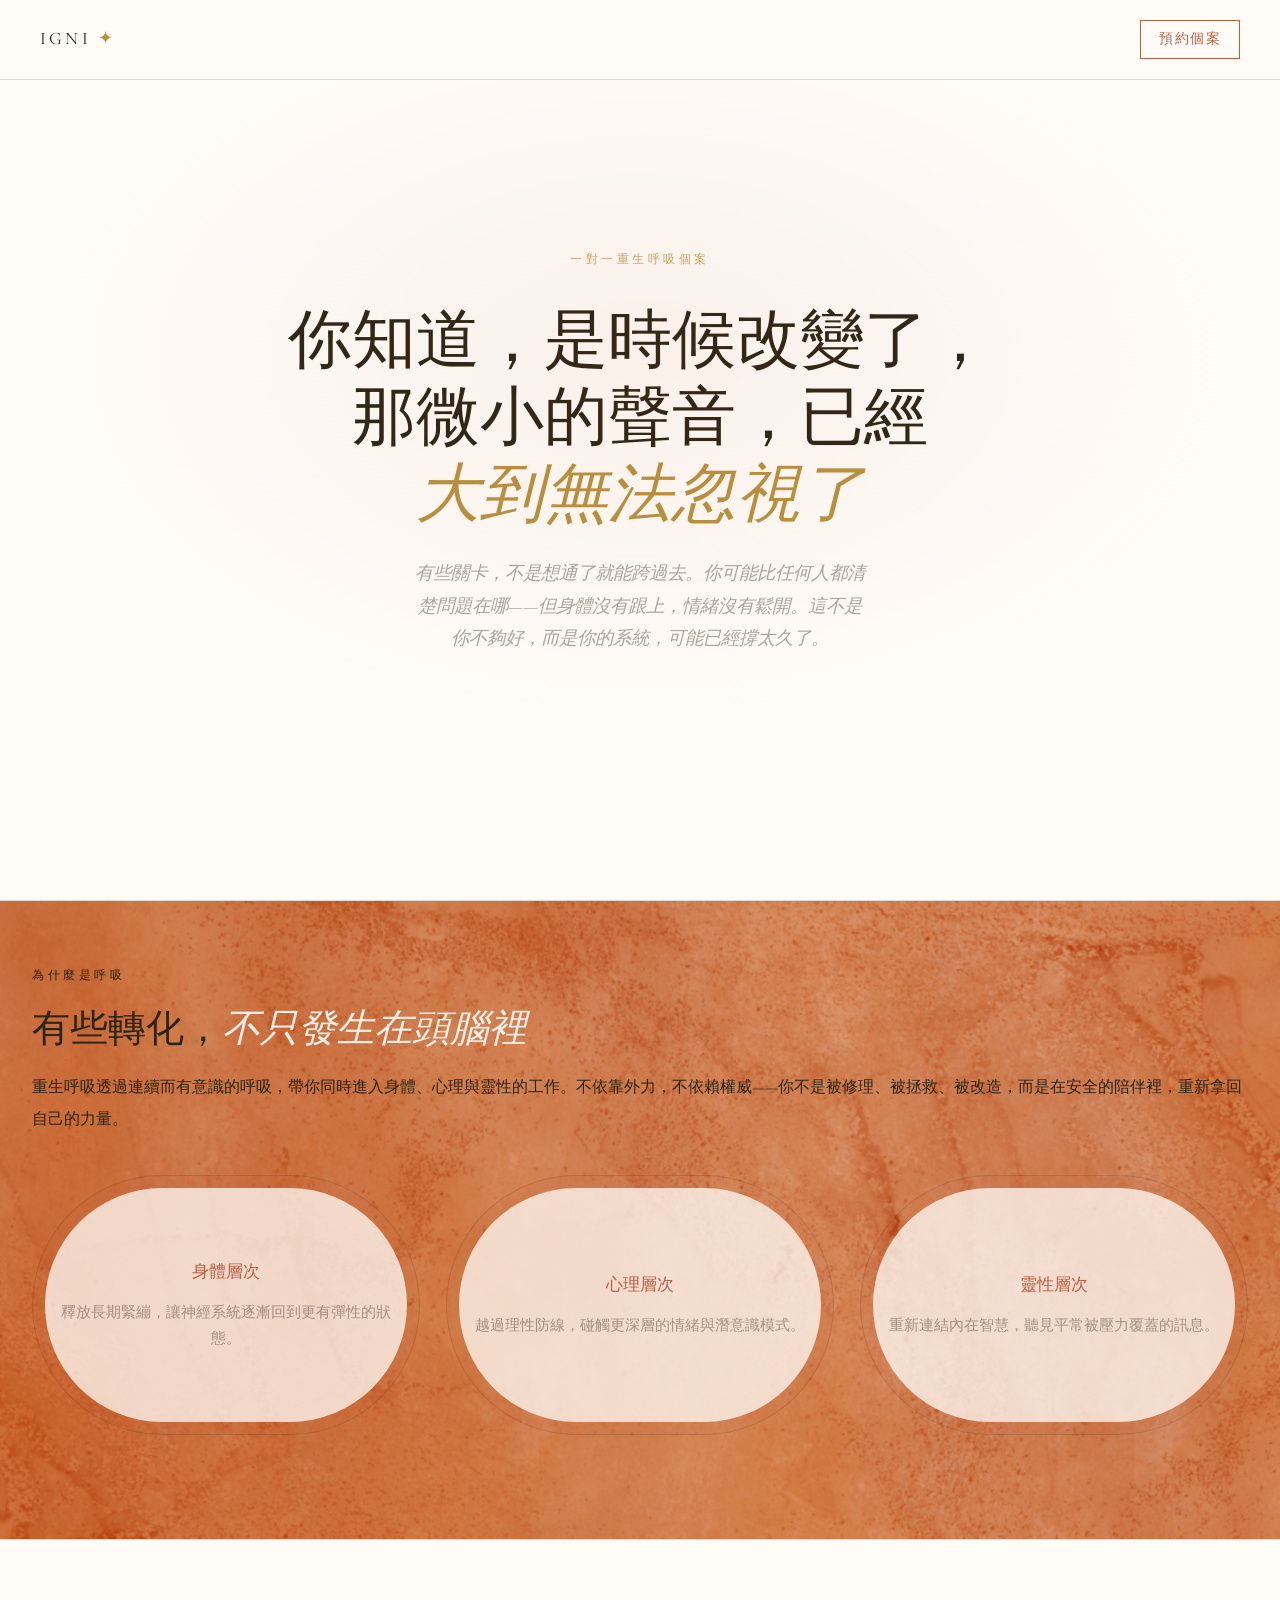
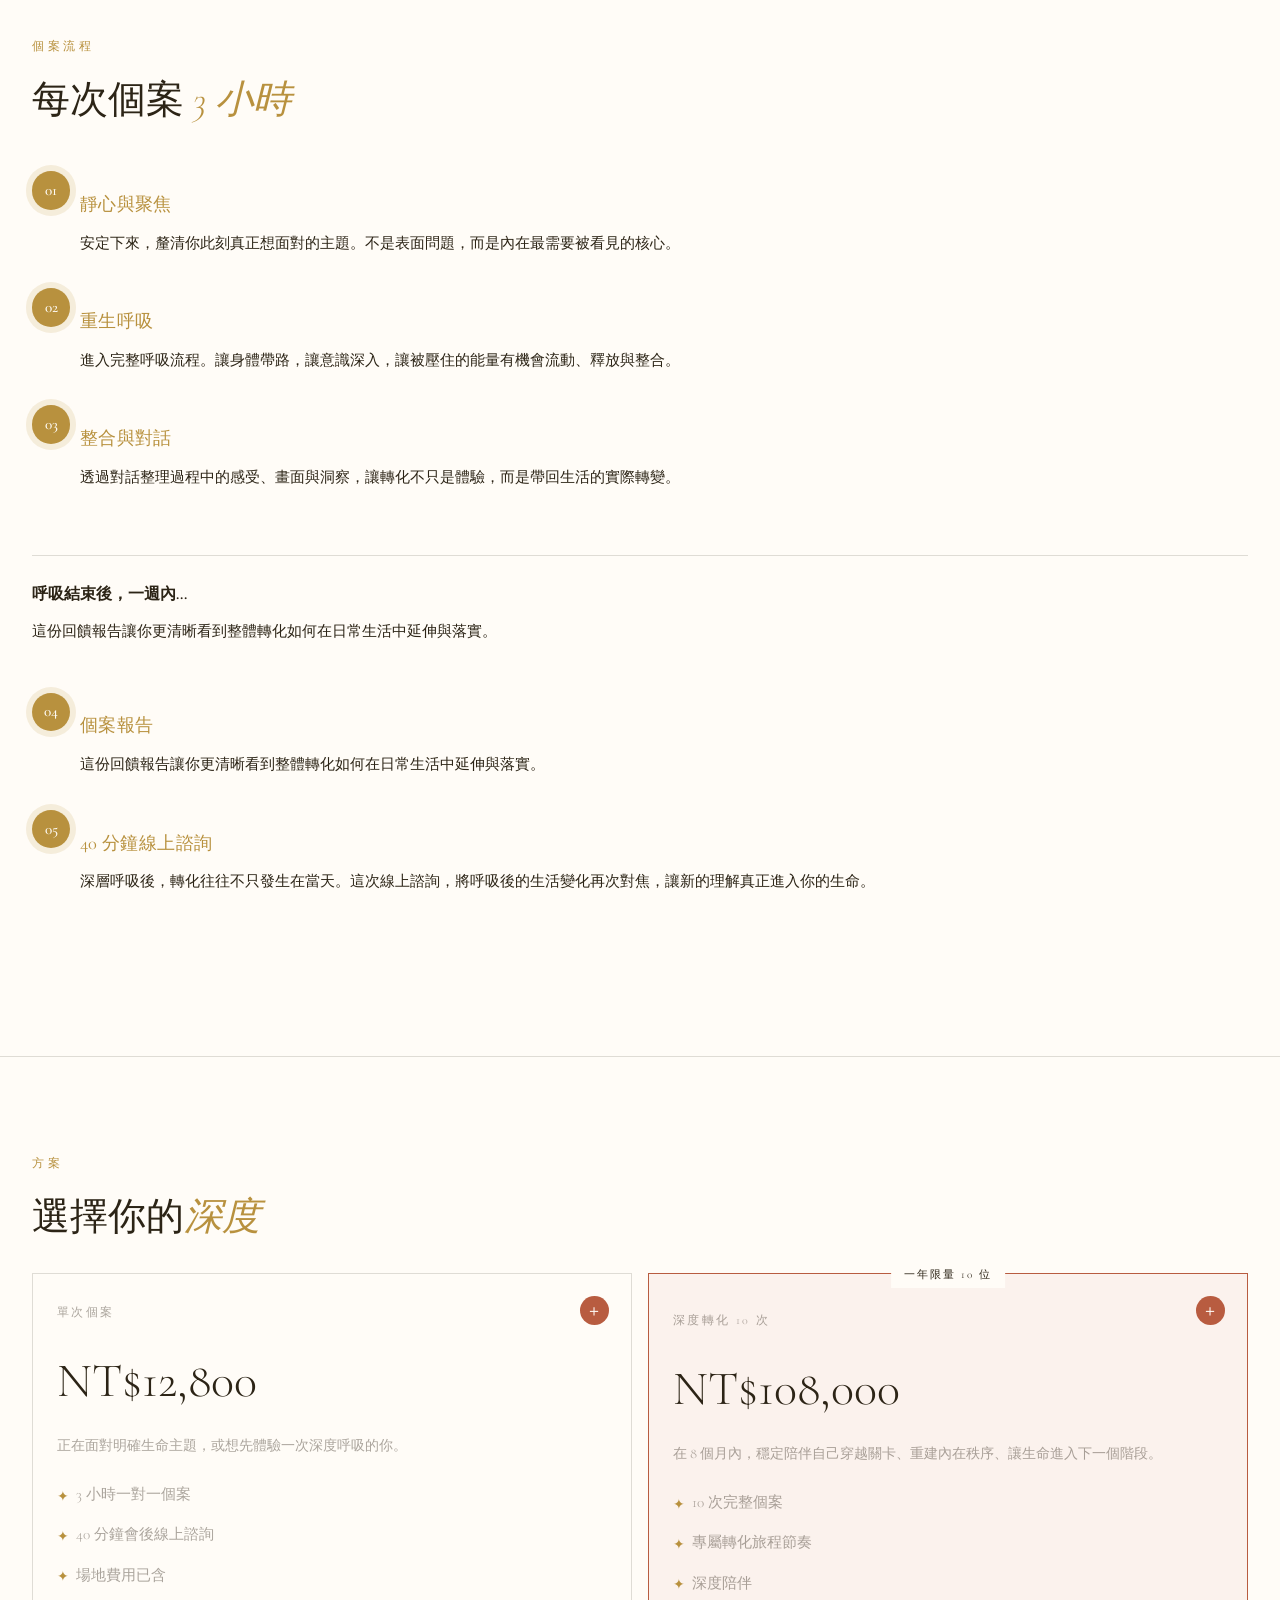
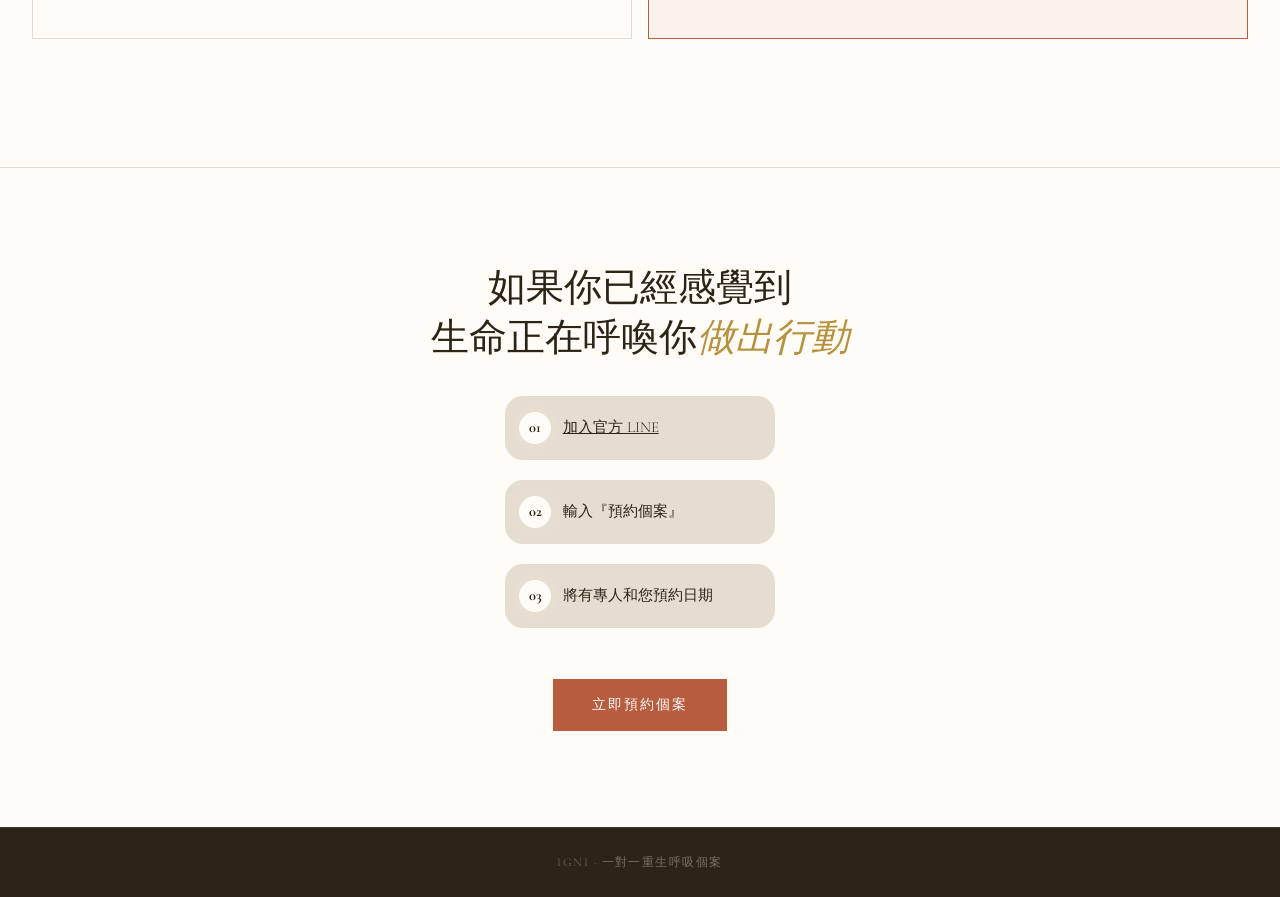
==== activities/igni_1on1session.html @ a0a21fae "個案預約頁" ====
<!DOCTYPE html>
<html lang="zh-Hant">
<head>
  <meta charset="UTF-8">
  <meta name="viewport" content="width=device-width, initial-scale=1.0">
  <title>一對一重生呼吸個案 · IGNI</title>
  <link rel="preconnect" href="https://fonts.googleapis.com">
  <link rel="preconnect" href="https://fonts.gstatic.com" crossorigin>
  <link href="https://fonts.googleapis.com/css2?family=Cormorant+Garamond:ital,wght@0,300;0,400;0,500;1,300;1,400&display=swap" rel="stylesheet">
  <style>
    *,*::before,*::after{box-sizing:border-box;margin:0;padding:0}

    :root{
      --cream:#fffcf7;
      --cream2:#F3EEE7;
      --ink:#2C2416;
      --cta:#B85C40;
      --dot:#B8913E;
      --gold:#B8913E;
      --ink40:rgba(44,36,22,0.4);
      --ink15:rgba(44,36,22,0.15);
      --max-w:760px;
      --font:'Cormorant Garamond',serif;
    }

    html{scroll-behavior:smooth}

    body{background:var(--cream);color:var(--ink);font-family:var(--font);font-weight:300;line-height:1.75;overflow-x:hidden}

    .serif{font-family:var(--font)}

    nav{position:fixed;top:0;left:0;right:0;z-index:100;padding:1.25rem 2.5rem;display:flex;align-items:center;justify-content:space-between;background:rgba(255,252,247,0.92);backdrop-filter:blur(8px);border-bottom:0.5px solid var(--ink15)}

    .nav-logo{font-size:1.1rem;letter-spacing:.18em;font-weight:400;color:var(--ink);text-decoration:none}
    .nav-logo span{color:var(--gold)}

    .nav-cta{font-family:var(--font);font-size:.85rem;letter-spacing:.12em;color:var(--cta);border:0.5px solid var(--cta);padding:.4rem 1.1rem;text-decoration:none;transition:all .25s}
    .nav-cta:hover{background:var(--cta);color:var(--cream)}

    .hero{min-height:100vh;display:flex;flex-direction:column;align-items:center;justify-content:center;padding:8rem 2rem 5rem;text-align:center;position:relative;overflow:hidden}
    .hero::before{content:'';position:absolute;inset:0;background:radial-gradient(ellipse 70% 60% at 50% 40%,rgba(184,92,64,0.07) 0%,transparent 70%);pointer-events:none}

    .hero-eyebrow{font-size:.78rem;letter-spacing:.28em;color:var(--gold);text-transform:uppercase;margin-bottom:2rem;opacity:.8}
    .hero-h1{font-size:clamp(2.6rem,5vw,4.2rem);font-weight:300;line-height:1.2;max-width:720px;margin-bottom:1.5rem}
    .hero-h1 em{font-style:italic;color:var(--gold)}
    .hero-sub{font-size:1.15rem;color:var(--ink40);max-width:460px;margin-bottom:2.8rem;font-style:italic}

    .divider-line{width:40px;height:1px;background:var(--gold);margin:0 auto 2.8rem;opacity:.6}
    .sep{border:none;height:1px;background:var(--ink15);margin:0}

    .section{padding:6rem 2rem}
    .section-inner{max-width:var(--max-w);margin:0 auto}
    .section-label{font-size:.75rem;letter-spacing:.3em;color:var(--gold);text-transform:uppercase;margin-bottom:1.2rem;display:block}
    .section-h2{font-size:clamp(1.8rem,3vw,2.6rem);font-weight:300;line-height:1.25;margin-bottom:1.2rem}
    .section-h2 em{font-style:italic;color:var(--gold)}
    .section-desc,.body-text,.phase-desc,.layer-body,.pricing-desc,.cta-note{color:var(--ink40)}
    .section-desc{font-size:1.05rem;margin-bottom:3.5rem;font-style:italic}
    .body-text{font-size:1rem;margin-bottom:1.5rem;line-height:1.95}

    .circle-grid{display:grid;grid-template-columns:repeat(3,minmax(0,1fr));gap:1.6rem;margin:2.5rem 0}
    .circle-card{border:0.5px solid var(--ink15);background:rgba(184,92,64,0.06);border-radius:999px;min-height:260px;display:flex;flex-direction:column;align-items:center;justify-content:center;text-align:center;padding:2.4rem 1.4rem;position:relative;animation:floatCircle 6s ease-in-out infinite;transition:transform .3s}
    .circle-card:hover{transform:translateY(-6px)}
    .circle-card::before{content:'';position:absolute;inset:12px;border-radius:999px;background:rgba(255,252,247,0.75)}
    .circle-title{position:relative;font-size:1.05rem;font-weight:400;color:var(--cta);margin-bottom:.85rem}
    .circle-text{position:relative;font-size:.95rem;line-height:1.7;color:var(--ink40)}
    @keyframes floatCircle{0%,100%{transform:translateY(0)}50%{transform:translateY(-8px)}}

    .process-grid{margin:2.5rem 0;padding-left:0}
    .process-item{position:relative;padding:1.5rem 0 1.5rem 3rem}
    .process-item::before{content:attr(data-step);position:absolute;left:0;top:.45rem;width:2.4rem;height:2.4rem;border-radius:50%;background:var(--dot);color:var(--cream);display:flex;align-items:center;justify-content:center;font-weight:500;font-size:.95rem;box-shadow:0 0 0 6px rgba(184,145,62,0.15)}
    .process-step{display:flex;align-items:center;gap:.8rem;margin-bottom:.6rem;font-size:1.15rem;letter-spacing:.02em;color:var(--gold);font-weight:400}
    .process-step strong{font-weight:500;color:var(--gold)}
    .process-desc{font-size:.95rem;line-height:1.8}
    .process-break{margin:2.5rem 0;padding-top:1.5rem;border-top:1px solid rgba(44,36,22,0.15)}
    .process-break strong{display:block;margin-bottom:.6rem;color:var(--ink);font-size:1rem}
    .process-break .process-desc{margin-top:.25rem}

    .pricing-wrap{display:grid;grid-template-columns:repeat(2,minmax(0,1fr));gap:1rem;margin:2rem 0}
    .pricing-card{background:var(--cream);border:0.5px solid var(--ink15);padding:1.75rem 1.5rem;position:relative}
    .pricing-card.featured{border:1.5px solid var(--cta);background:rgba(184,92,64,0.06)}
    .why-section{background:url("../img/terra.png") center/cover no-repeat;background-size:cover;padding:4rem 2rem;border-radius:0;width:100vw;position:relative;left:50%;right:50%;margin-left:-50vw;margin-right:-50vw}
    .why-section .section-label,.why-section .section-h2,.why-section .body-text{color:var(--ink)}
    .why-section .section-h2 em{color:var(--cream2)}
    details.pricing-extra{position:absolute;top:1.4rem;right:1.4rem;max-width:170px;text-align:right}
    details.pricing-extra summary{list-style:none;cursor:pointer;display:inline-flex;align-items:center;justify-content:center;width:1.8rem;height:1.8rem;border-radius:50%;background:var(--cta);color:var(--cream);font-weight:500;border:none;transition:background .25s}
    details.pricing-extra summary::-webkit-details-marker{display:none}
    details.pricing-extra[open] summary{background:#9e4e34}
    details.pricing-extra p{font-size:.85rem;color:#7A7060;line-height:1.6;margin:0;padding:.95rem 1rem .6rem 1.2rem;background:var(--cream2);border-radius:12px;position:relative;text-align:left}
    details.pricing-extra p.pricing-lines{padding:.95rem 1rem .95rem 1.6rem}
    details.pricing-extra p.pricing-lines span{display:block;padding-left:1.4rem;position:relative;margin-bottom:.5rem}
    details.pricing-extra p.pricing-lines span:before{content:'✦';color:#7A7060;position:absolute;left:0;top:0.12rem;font-size:.9rem}
    details.pricing-extra p.centered{padding:.75rem 1rem;text-align:center}
    details.pricing-extra summary{list-style:none;cursor:pointer;display:inline-flex;align-items:center;justify-content:center;width:1.8rem;height:1.8rem;border-radius:50%;background:var(--cta);color:var(--cream);font-weight:500;border:none;transition:background .25s}
    .pricing-badge{position:absolute;top:-13px;left:50%;transform:translateX(-50%);font-size:.7rem;letter-spacing:.18em;text-transform:uppercase;padding:.25rem .8rem;background:var(--cream);color:var(--ink);white-space:nowrap}
    .pricing-label{font-size:.75rem;letter-spacing:.2em;text-transform:uppercase;color:var(--ink40);margin-bottom:1rem}
    .pricing-price{font-size:3rem;font-weight:300;color:var(--ink);margin-bottom:.75rem}
    .pricing-price span{font-size:.85rem;color:var(--ink40)}
    .pricing-desc{font-size:.9rem;line-height:1.55;margin-bottom:1.5rem}
    .pricing-items{font-size:.95rem;line-height:1.8;color:var(--ink40)}
    .pricing-items p{display:flex;align-items:flex-start;gap:.45rem;padding-left:1.2rem;position:relative;margin-bottom:.8rem}
    .pricing-items p:before{content:'✦';color:var(--gold);position:absolute;left:0;top:0.15rem;font-size:0.9rem}

    .cta-section{padding:6rem 2rem;max-width:var(--max-w);margin:0 auto;text-align:center}
    .cta-h{font-size:clamp(1.8rem,3vw,2.8rem);font-weight:300;line-height:1.3;margin-bottom:1rem}
    .cta-h em{font-style:italic;color:var(--gold)}
    .cta-note{font-size:.95rem;margin-bottom:2rem;line-height:1.9;color:var(--ink40)}
    .flow-list{display:grid;grid-template-columns:1fr;gap:1.25rem;margin-top:2rem;margin-bottom:1.6rem;width:100%;max-width:640px;margin-left:auto;margin-right:auto}
    .flow-step{display:flex;align-items:center;justify-content:flex-start;gap:1rem;position:relative;padding:0.9rem 1rem 0.9rem 3.2rem;background:#E5DDD0;border-radius:18px;color:#2C2416;min-height:64px;height:auto;text-align:left;width:270px;margin-left:auto;margin-right:auto}
    .flow-step::before{content:attr(data-step);position:absolute;left:0.9rem;top:50%;transform:translateY(-50%);width:2rem;height:2rem;border-radius:50%;background:var(--cream);color:#2C2416;display:flex;align-items:center;justify-content:center;font-size:.9rem;font-weight:700;box-shadow:0 0 0 8px rgba(229,221,208,0.45)}
    .flow-step::after{content:none}
    .flow-step:hover{background:#D8CDBD}
    .flow-step span,.flow-step a{font-size:.95rem;line-height:1.55;display:block;color:#2C2416;margin-left:0.4rem}
    .cta-btn{display:inline-block;font-family:var(--font);font-size:.9rem;letter-spacing:.15em;color:var(--cream);background:var(--cta);border:none;padding:.85rem 2.4rem;text-decoration:none;cursor:pointer;transition:all .25s;text-transform:uppercase;margin-top:1.6rem}
    .cta-btn:hover{background:#9e4e34}

    footer{background:var(--ink);padding:1.5rem 2.5rem;display:flex;justify-content:center;align-items:center;border-top:0.5px solid rgba(255,252,247,0.1)}
    footer p,footer{font-size:.75rem;letter-spacing:.12em;color:rgba(255,252,247,0.35);text-transform:uppercase}

    @media(max-width:640px){.pricing-wrap{grid-template-columns:1fr}.hero{padding:3.5rem 1.25rem 3rem}.section{padding:3.5rem 1.25rem}.cta-section{padding:3.5rem 1.25rem}nav{padding:1.2rem 1.25rem}}
    @media(max-width:520px){.hero-h1{font-size:2rem}.circle-grid{grid-template-columns:1fr}.flow-list{grid-template-columns:1fr}.pricing-extra{position:static;max-width:none;text-align:left;flex-direction:row;gap:.75rem;margin-bottom:1rem}}
  </style>
</head>
<body>

  <nav>
    <span class="nav-logo">IGNI <span>✦</span></span>
    <a class="nav-cta" href="https://line.me/R/ti/p/@012gesap">預約個案</a>
  </nav>

  <!-- HERO -->
  <div class="hero">
    <p class="hero-eyebrow">一對一重生呼吸個案</p>
    <h1 class="hero-h1 serif">
      你知道，是時候改變了，<br>
      那微小的聲音，已經<br>
      <em>大到無法忽視了</em>
    </h1>
    <p class="hero-sub">有些關卡，不是想通了就能跨過去。你可能比任何人都清楚問題在哪——但身體沒有跟上，情緒沒有鬆開。這不是你不夠好，而是你的系統，可能已經撐太久了。</p>
  </div>

  <hr class="sep">

  <!-- WHY BREATHWORK -->
  <div class="section why-section">
    <p class="section-label">為什麼是呼吸</p>
    <h2 class="section-h2 serif">有些轉化，<em>不只發生在頭腦裡</em></h2>
    <p class="body-text">重生呼吸透過連續而有意識的呼吸，帶你同時進入身體、心理與靈性的工作。不依靠外力，不依賴權威——你不是被修理、被拯救、被改造，而是在安全的陪伴裡，重新拿回自己的力量。</p>

    <div class="circle-grid">
      <div class="circle-card">
        <p class="circle-title">身體層次</p>
        <p class="circle-text">釋放長期緊繃，讓神經系統逐漸回到更有彈性的狀態。</p>
      </div>
      <div class="circle-card">
        <p class="circle-title">心理層次</p>
        <p class="circle-text">越過理性防線，碰觸更深層的情緒與潛意識模式。</p>
      </div>
      <div class="circle-card">
        <p class="circle-title">靈性層次</p>
        <p class="circle-text">重新連結內在智慧，聽見平常被壓力覆蓋的訊息。</p>
      </div>
    </div>
  </div>

  <hr class="sep">

  <!-- PROCESS -->
  <div class="section">
    <p class="section-label">個案流程</p>
    <h2 class="section-h2 serif">每次個案 <em>3 小時</em></h2>

    <div class="process-grid">
      <div class="process-item" data-step="01">
        <div class="process-step">靜心與聚焦</div>
        <p class="process-desc">安定下來，釐清你此刻真正想面對的主題。不是表面問題，而是內在最需要被看見的核心。</p>
      </div>
      <div class="process-item" data-step="02">
        <div class="process-step">重生呼吸</div>
        <p class="process-desc">進入完整呼吸流程。讓身體帶路，讓意識深入，讓被壓住的能量有機會流動、釋放與整合。</p>
      </div>
      <div class="process-item" data-step="03">
        <div class="process-step">整合與對話</div>
        <p class="process-desc">透過對話整理過程中的感受、畫面與洞察，讓轉化不只是體驗，而是帶回生活的實際轉變。</p>
      </div>
      <div class="process-break">
        <strong>呼吸結束後，一週內...</strong>
        <p class="process-desc">這份回饋報告讓你更清晰看到整體轉化如何在日常生活中延伸與落實。</p>
      </div>
      <div class="process-item" data-step="04">
        <div class="process-step">個案報告</div>
        <p class="process-desc">這份回饋報告讓你更清晰看到整體轉化如何在日常生活中延伸與落實。</p>
      </div>
      <div class="process-item" data-step="05">
        <div class="process-step">40 分鐘線上諮詢</div>
        <p class="process-desc">深層呼吸後，轉化往往不只發生在當天。這次線上諮詢，將呼吸後的生活變化再次對焦，讓新的理解真正進入你的生命。</p>
      </div>
    </div>
  </div>

  <hr class="sep">

  <!-- PRICING -->
  <div class="section">
    <p class="section-label">方案</p>
    <h2 class="section-h2 serif">選擇你的<em>深度</em></h2>

    <div class="pricing-wrap">
      <div class="pricing-card">
        <details class="pricing-extra">
          <summary>＋</summary>
          <p class="pricing-lines">
            <span>場地位在台北地區，近古亭捷運站。</span>
            <span>外縣市需另收車馬費。</span>
            <span>到府服務需另收場地淨化費（NT. 3000）。</span>
          </p>
        </details>
        <p class="pricing-label">單次個案</p>
        <p class="pricing-price">NT$12,800</p>
        <p class="pricing-desc">正在面對明確生命主題，或想先體驗一次深度呼吸的你。</p>
        <div class="pricing-items">
          <p>3 小時一對一個案</p>
          <p>40 分鐘會後線上諮詢</p>
          <p>場地費用已含</p>
        </div>
      </div>
      <div class="pricing-card featured">
        <span class="pricing-badge">一年限量 10 位</span>
        <details class="pricing-extra">
          <summary>＋</summary>
          <p class="centered">須於 8 個月內完成。</p>
        </details>
        <p class="pricing-label" style="margin-top:0.5rem">深度轉化 10 次</p>
        <p class="pricing-price">NT$108,000</p>
        <p class="pricing-desc">在 8 個月內，穩定陪伴自己穿越關卡、重建內在秩序、讓生命進入下一個階段。</p>
        <div class="pricing-items">
          <p>10 次完整個案</p>
          <p>專屬轉化旅程節奏</p>
          <p>深度陪伴</p>
        </div>
      </div>
    </div>
  </div>

  <hr class="sep">

  <!-- CTA -->
  <div class="cta-section">
    <h2 class="cta-h serif">
      如果你已經感覺到<br>
      生命正在呼喚你<em>做出行動</em>
    </h2>
    <div class="flow-list">
      <div class="flow-step" data-step="01"><a href="https://line.me/R/ti/p/@012gesap" target="_blank">加入官方 LINE</a></div>
      <div class="flow-step" data-step="02"><span>輸入『預約個案』</span></div>
      <div class="flow-step" data-step="03"><span>將有專人和您預約日期</span></div>
    </div>
    <a class="cta-btn" href="https://line.me/R/ti/p/@012gesap">立即預約個案</a>
  </div>

  <footer>IGNI · 一對一重生呼吸個案</footer>

</body>
</html>
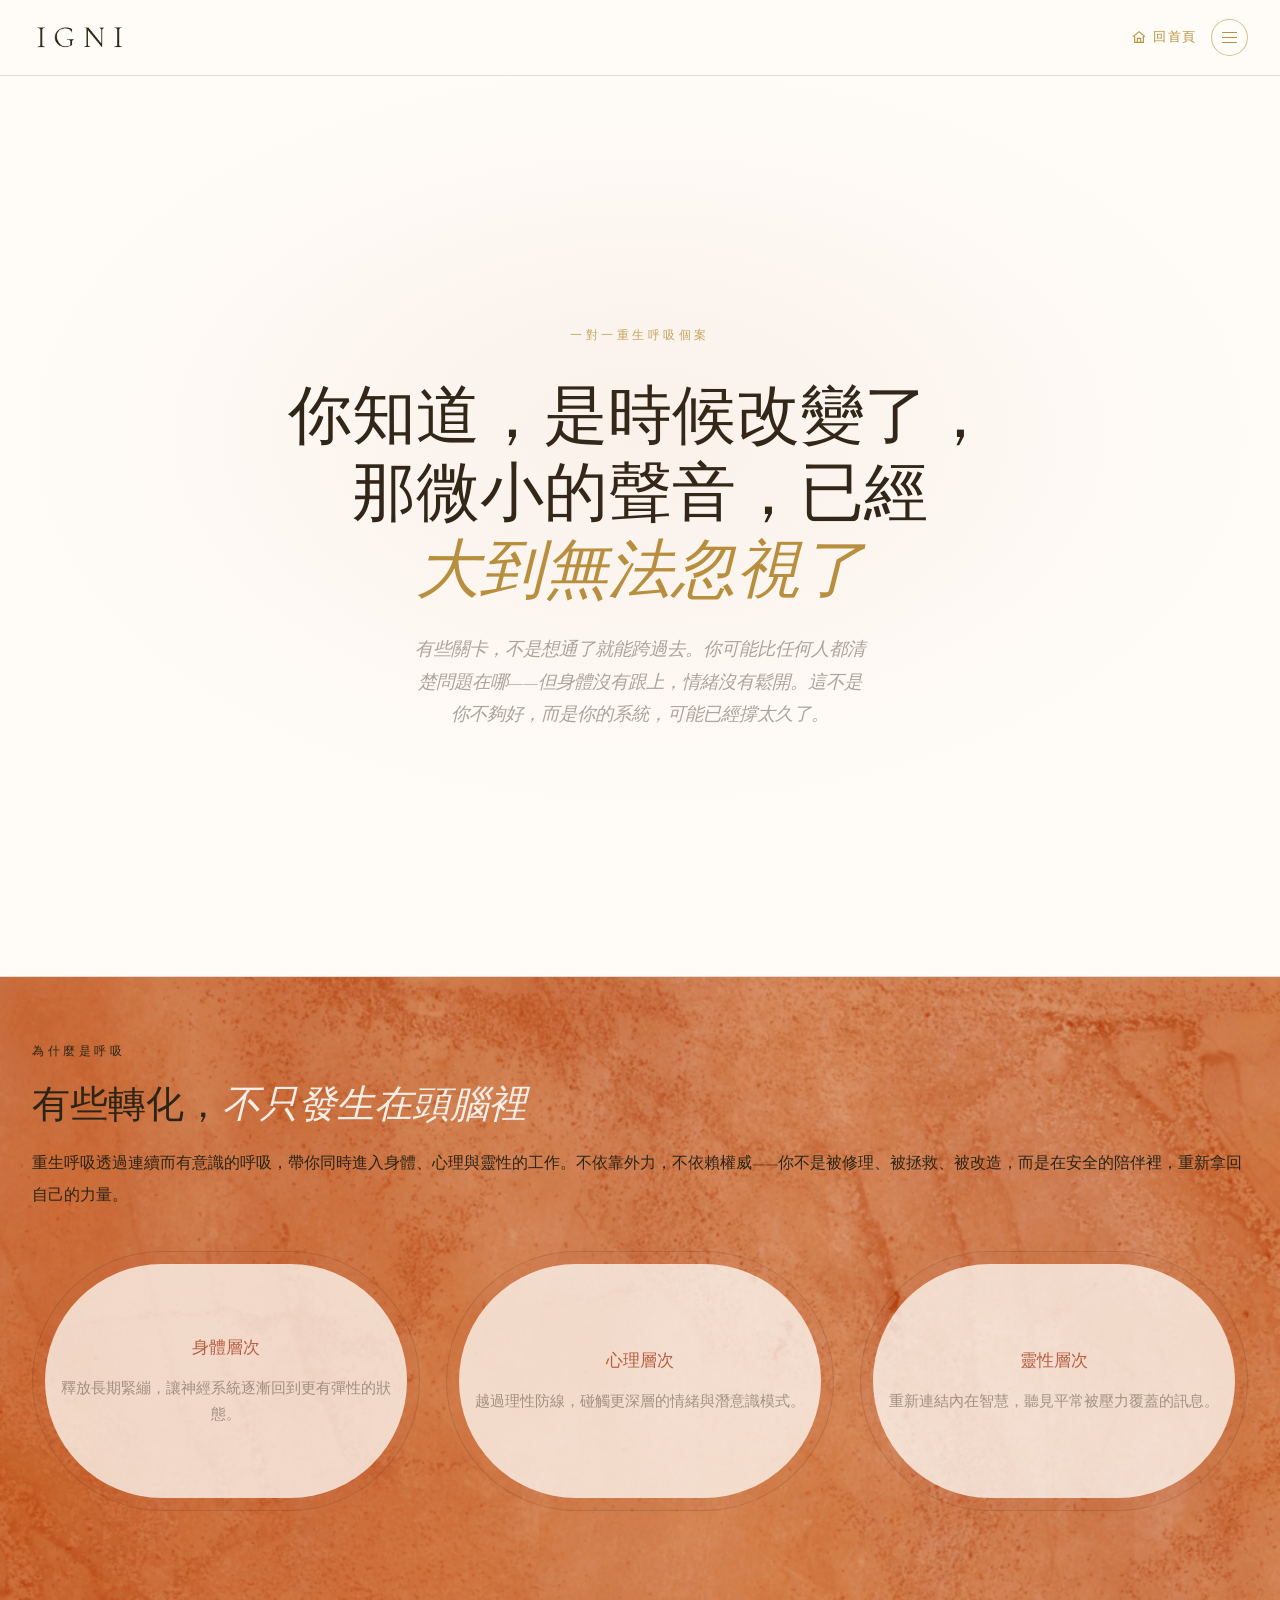
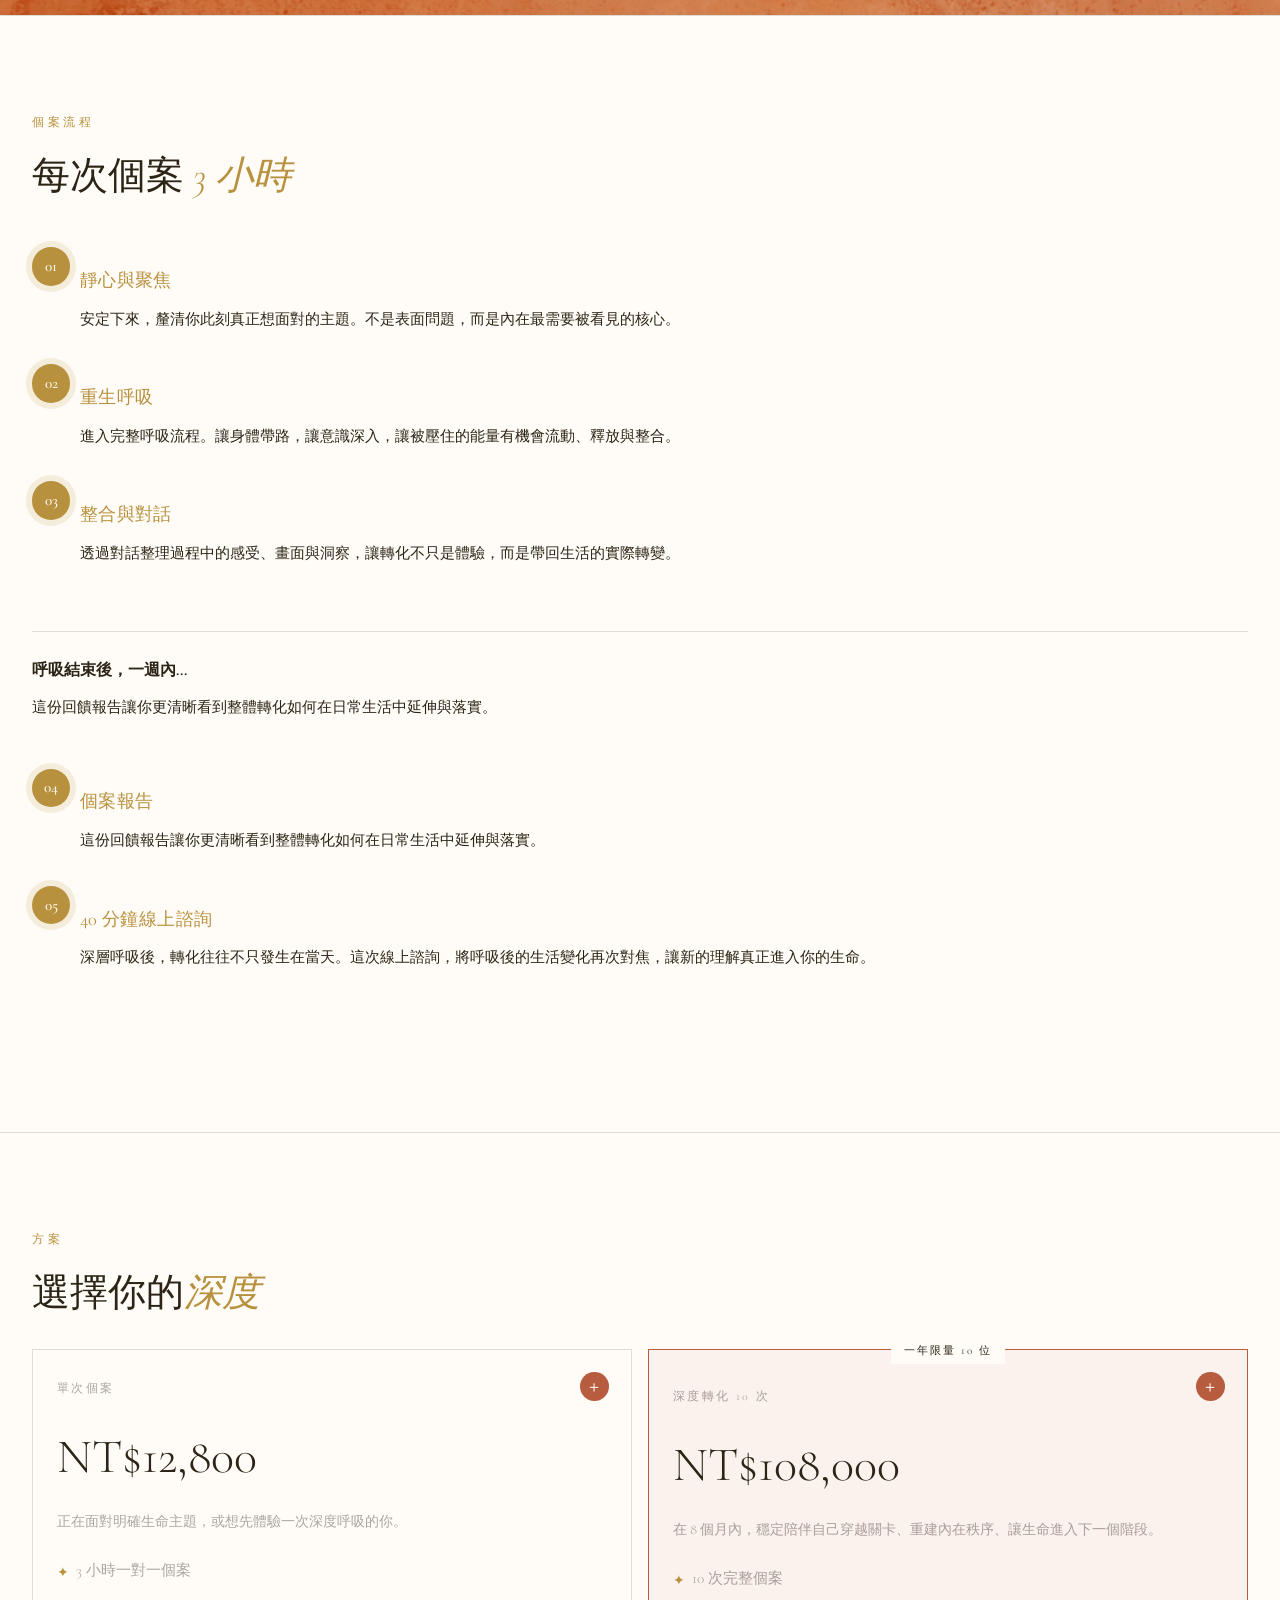
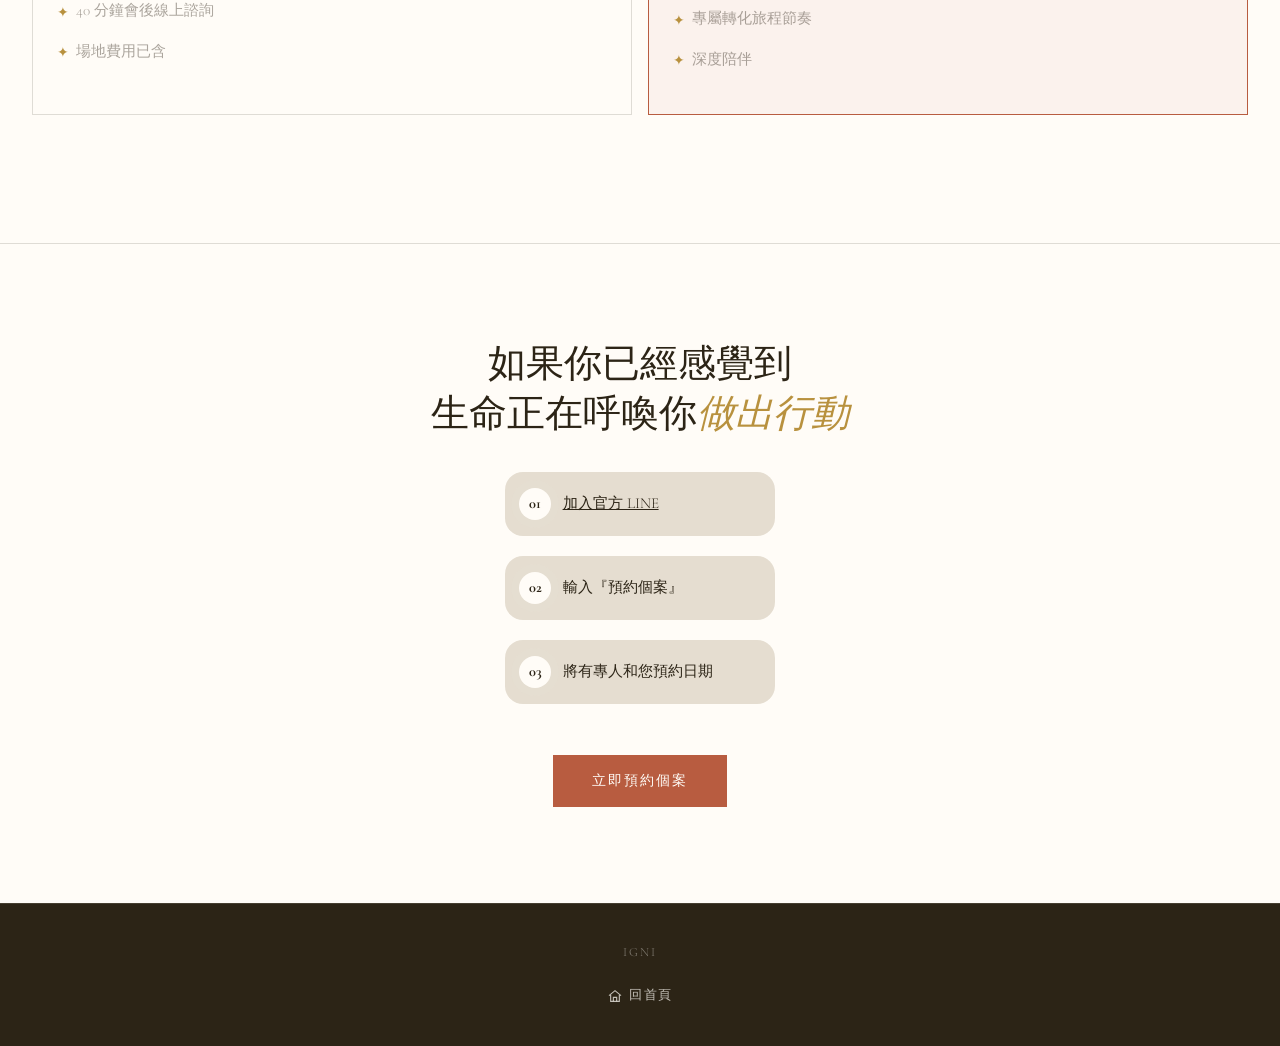
==== commit e5768c05: "網頁新增logo" ====
--- a/activities/igni_1on1session.html
+++ b/activities/igni_1on1session.html
@@ -6,7 +6,7 @@
   <title>一對一重生呼吸個案 · IGNI</title>
   <link rel="preconnect" href="https://fonts.googleapis.com">
   <link rel="preconnect" href="https://fonts.gstatic.com" crossorigin>
-  <link href="https://fonts.googleapis.com/css2?family=Cormorant+Garamond:ital,wght@0,300;0,400;0,500;1,300;1,400&display=swap" rel="stylesheet">
+  <link href="https://fonts.googleapis.com/css2?family=Cormorant+Garamond:ital,wght@0,300;0,400;0,500;1,300;1,400&amp;display=swap" rel="stylesheet">
   <style>
     *,*::before,*::after{box-sizing:border-box;margin:0;padding:0}
 
@@ -118,14 +118,219 @@
 
     @media(max-width:640px){.pricing-wrap{grid-template-columns:1fr}.hero{padding:3.5rem 1.25rem 3rem}.section{padding:3.5rem 1.25rem}.cta-section{padding:3.5rem 1.25rem}nav{padding:1.2rem 1.25rem}}
     @media(max-width:520px){.hero-h1{font-size:2rem}.circle-grid{grid-template-columns:1fr}.flow-list{grid-template-columns:1fr}.pricing-extra{position:static;max-width:none;text-align:left;flex-direction:row;gap:.75rem;margin-bottom:1rem}}
-  </style>
+  
+
+/* SHARED SITE NAVIGATION */
+.site-nav,
+.site-nav * ,
+.site-footer,
+.site-footer * { box-sizing: border-box; }
+.site-nav {
+  position: sticky;
+  top: 0;
+  z-index: 1000;
+  display: flex;
+  align-items: center;
+  justify-content: space-between;
+  gap: 1rem;
+  min-height: 76px;
+  padding: 1rem 2rem;
+  background: rgba(255,252,247,0.94);
+  border-bottom: 1px solid rgba(44,36,22,0.14);
+  backdrop-filter: blur(8px);
+}
+.site-logo {
+  display: inline-flex;
+  align-items: center;
+  text-decoration: none;
+  line-height: 1;
+}
+.site-logo img {
+  display: block;
+  width: 96px;
+  height: auto;
+}
+.site-nav-actions {
+  display: flex;
+  align-items: center;
+  gap: 0.9rem;
+}
+.site-home-link {
+  display: inline-flex;
+  align-items: center;
+  gap: 0.4rem;
+  color: #B8913E;
+  text-decoration: none;
+  font-size: 0.82rem;
+  letter-spacing: 0.12em;
+  white-space: nowrap;
+  transition: color 0.2s ease, opacity 0.2s ease;
+}
+.site-home-link:hover { color: #B85C40; }
+.site-home-link svg {
+  width: 1rem;
+  height: 1rem;
+  stroke: currentColor;
+  stroke-width: 1.7;
+  fill: none;
+}
+.site-menu {
+  position: relative;
+  line-height: 1;
+}
+.site-menu summary {
+  width: 2.3rem;
+  height: 2.3rem;
+  border: 1px solid rgba(184,145,62,0.55);
+  border-radius: 50%;
+  display: inline-flex;
+  flex-direction: column;
+  align-items: center;
+  justify-content: center;
+  gap: 4px;
+  cursor: pointer;
+  list-style: none;
+  background: rgba(255,252,247,0.75);
+}
+.site-menu summary::-webkit-details-marker { display: none; }
+.site-menu summary span {
+  width: 15px;
+  height: 1px;
+  background: #B8913E;
+  display: block;
+}
+.site-menu-panel {
+  position: absolute;
+  top: calc(100% + 0.75rem);
+  right: 0;
+  min-width: 240px;
+  padding: 0.75rem 0;
+  background: #fffcf7;
+  border: 1px solid rgba(184,145,62,0.32);
+  box-shadow: 0 18px 44px rgba(44,36,22,0.12);
+}
+.site-menu-panel a {
+  display: block;
+  padding: 0.65rem 1rem;
+  color: #2C2416;
+  text-decoration: none;
+  font-size: 0.86rem;
+  line-height: 1.5;
+  letter-spacing: 0.04em;
+  white-space: nowrap;
+}
+.site-menu-panel a:hover {
+  color: #B85C40;
+  background: #F3EEE7;
+}
+.site-footer {
+  background: #2C2416;
+  padding: 2.4rem 2rem;
+  border-top: 1px solid rgba(255,252,247,0.12);
+}
+.site-footer-inner {
+  width: 100%;
+  max-width: 980px;
+  margin: 0 auto;
+  display: flex;
+  flex-direction: column;
+  align-items: center;
+  gap: 1.25rem;
+  text-align: center;
+}
+.site-footer-brand {
+  color: rgba(255,252,247,0.42);
+  font-size: 0.78rem;
+  letter-spacing: 0.18em;
+  text-transform: uppercase;
+}
+.site-footer-services {
+  display: flex;
+  justify-content: center;
+  gap: 0.8rem 1.25rem;
+  flex-wrap: wrap;
+  width: 100%;
+}
+.site-footer-services a {
+  color: rgba(255,252,247,0.68);
+  text-decoration: none;
+  font-size: 0.82rem;
+  letter-spacing: 0.06em;
+  line-height: 1.6;
+  transition: color 0.2s ease, transform 0.2s ease;
+}
+.site-footer-services a:hover {
+  color: #fffcf7;
+  transform: translateY(-1px);
+}
+.site-footer .site-home-link { color: rgba(255,252,247,0.72); }
+.site-footer .site-home-link:hover { color: #fffcf7; }
+@media (max-width: 640px) {
+  .site-nav {
+    min-height: 68px;
+    padding: 0.85rem 1rem;
+  }
+  .site-logo img { width: 82px; }
+  .site-home-link span { display: none; }
+  .site-menu-panel {
+    position: fixed;
+    top: 68px;
+    right: 1rem;
+    left: 1rem;
+    min-width: 0;
+  }
+  .site-menu-panel a {
+    white-space: normal;
+    text-align: left;
+  }
+  .site-footer-inner {
+    align-items: stretch;
+    text-align: left;
+  }
+  .site-footer-services {
+    justify-content: flex-start;
+  }
+  .site-footer-services a {
+    width: calc(50% - 0.625rem);
+  }
+  .site-footer .site-home-link span { display: inline; }
+}
+
+</style>
 </head>
 <body>
 
-  <nav>
-    <span class="nav-logo">IGNI <span>✦</span></span>
-    <a class="nav-cta" href="https://line.me/R/ti/p/@012gesap">預約個案</a>
-  </nav>
+  <nav class="site-nav" aria-label="主要導覽">
+  <a class="site-logo" href="https://asjudy60426-commits.github.io/website/" aria-label="回到 IGNI 首頁">
+    <img src="../img/黑色logo.PNG" alt="IGNI">
+  </a>
+  <div class="site-nav-actions">
+    <a class="site-home-link" href="https://asjudy60426-commits.github.io/website/" aria-label="回首頁">
+        <svg viewBox="0 0 24 24" aria-hidden="true">
+          <path d="M3 11.5 12 4l9 7.5"></path>
+          <path d="M5.5 10.5V20h13v-9.5"></path>
+          <path d="M9.5 20v-6h5v6"></path>
+        </svg>
+      <span>回首頁</span>
+    </a>
+    <details class="site-menu">
+      <summary aria-label="開啟服務選單">
+        <span></span>
+        <span></span>
+        <span></span>
+      </summary>
+      <div class="site-menu-panel">
+        <a href="https://asjudy60426-commits.github.io/website/activities/igni_retreat_bali.html">峇里島深度轉化之旅</a>
+        <a href="https://asjudy60426-commits.github.io/website/activities/morning_breath_circle.html">早晨呼吸圈</a>
+        <a href="https://asjudy60426-commits.github.io/website/activities/igni_corporate">企業包班</a>
+        <a href="https://asjudy60426-commits.github.io/website/activities/igni_friends">三五好友包班</a>
+        <a href="https://asjudy60426-commits.github.io/website/activities/igni_1on1session.html">一對一重生呼吸個案</a>
+        <a href="https://asjudy60426-commits.github.io/website/activities/IGNI_about.html">關於 IGNI</a>
+        <a href="https://line.me/R/ti/p/@012gesap">聯絡我們</a>
+      </div>
+    </details>
+  </div>
+</nav>
 
   <!-- HERO -->
   <div class="hero">
@@ -257,7 +462,28 @@
     <a class="cta-btn" href="https://line.me/R/ti/p/@012gesap">立即預約個案</a>
   </div>
 
-  <footer>IGNI · 一對一重生呼吸個案</footer>
+  <footer class="site-footer">
+  <div class="site-footer-inner">
+    <div class="site-footer-brand">IGNI</div>
+    <nav class="site-footer-services" aria-label="IGNI 服務連結">
+      <a href="https://asjudy60426-commits.github.io/website/activities/igni_retreat_bali.html">峇里島深度轉化之旅</a>
+      <a href="https://asjudy60426-commits.github.io/website/activities/morning_breath_circle.html">早晨呼吸圈</a>
+      <a href="https://asjudy60426-commits.github.io/website/activities/igni_corporate">企業包班</a>
+      <a href="https://asjudy60426-commits.github.io/website/activities/igni_friends">三五好友包班</a>
+      <a href="https://asjudy60426-commits.github.io/website/activities/igni_1on1session.html">一對一重生呼吸個案</a>
+      <a href="https://asjudy60426-commits.github.io/website/activities/IGNI_about.html">關於 IGNI</a>
+      <a href="https://line.me/R/ti/p/@012gesap">聯絡我們</a>
+    </nav>
+    <a class="site-home-link" href="https://asjudy60426-commits.github.io/website/" aria-label="回首頁">
+        <svg viewBox="0 0 24 24" aria-hidden="true">
+          <path d="M3 11.5 12 4l9 7.5"></path>
+          <path d="M5.5 10.5V20h13v-9.5"></path>
+          <path d="M9.5 20v-6h5v6"></path>
+        </svg>
+      <span>回首頁</span>
+    </a>
+  </div>
+</footer>
 
 </body>
 </html>
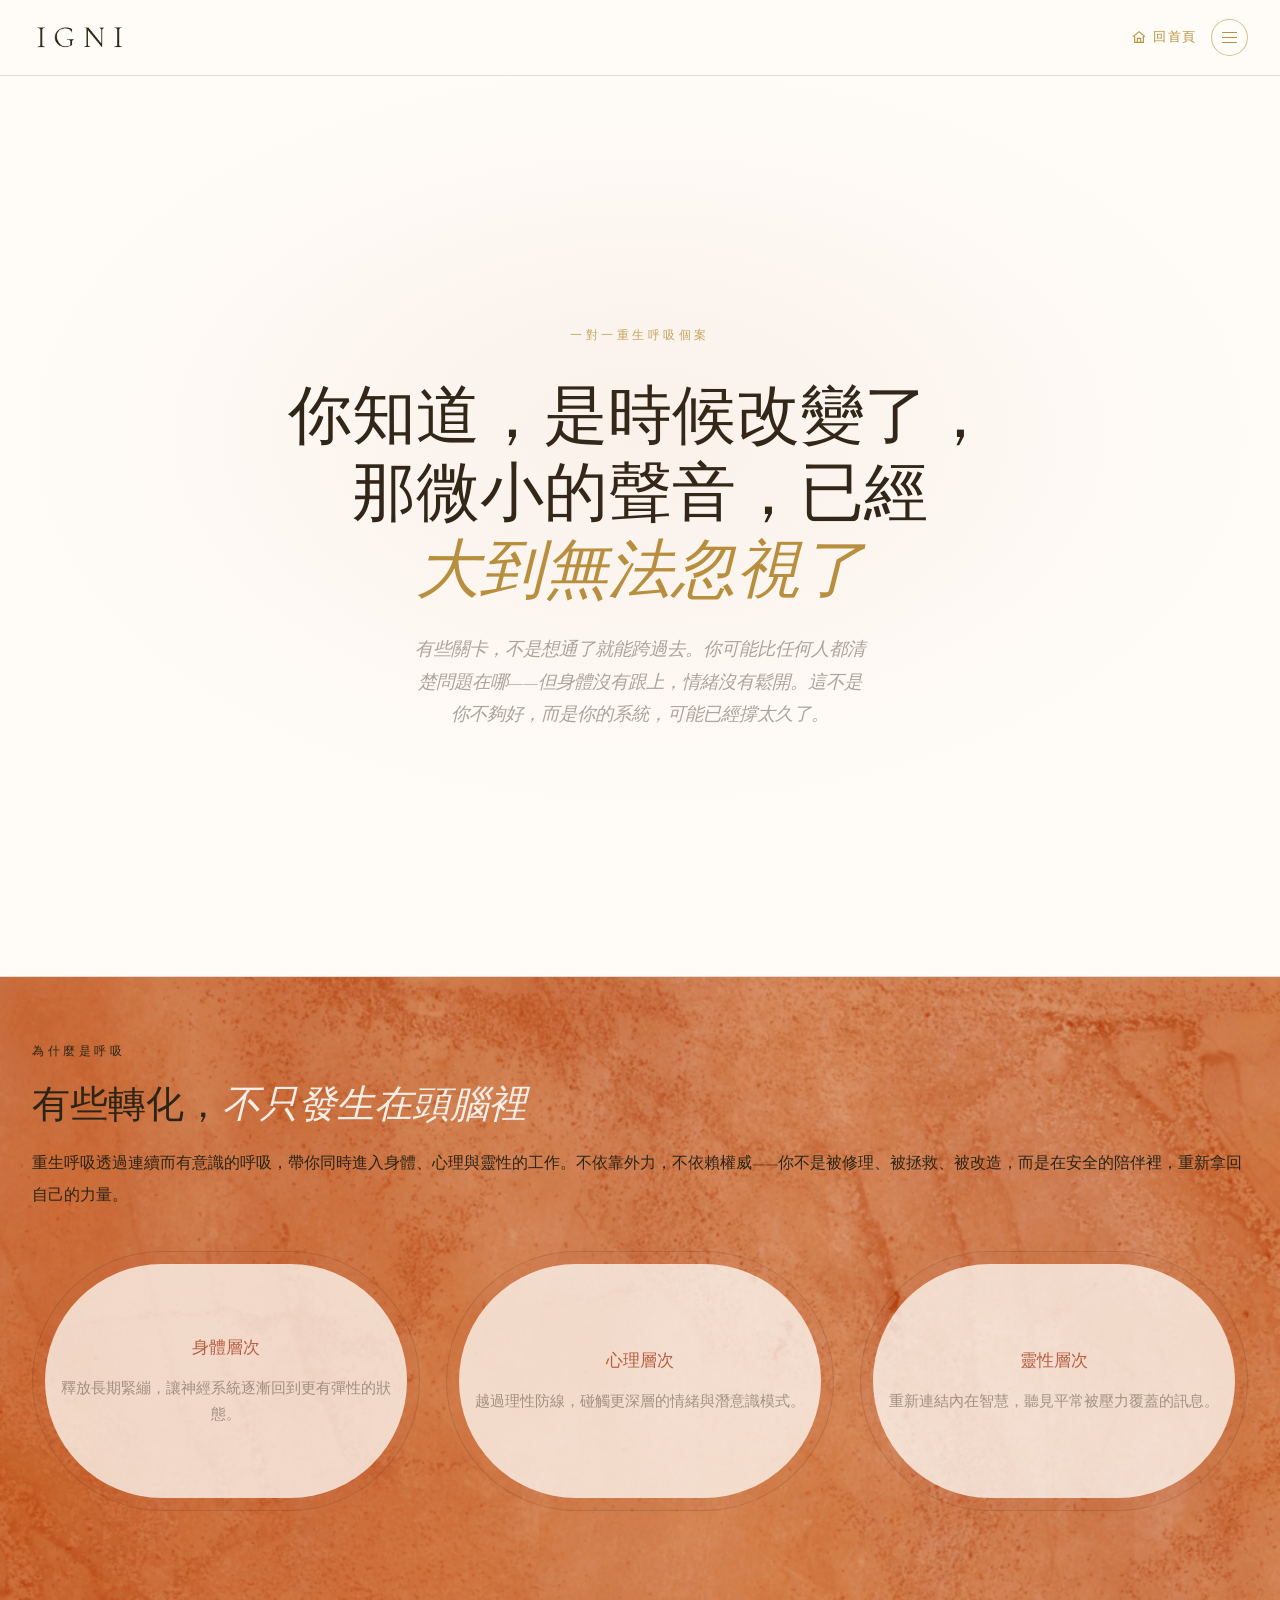
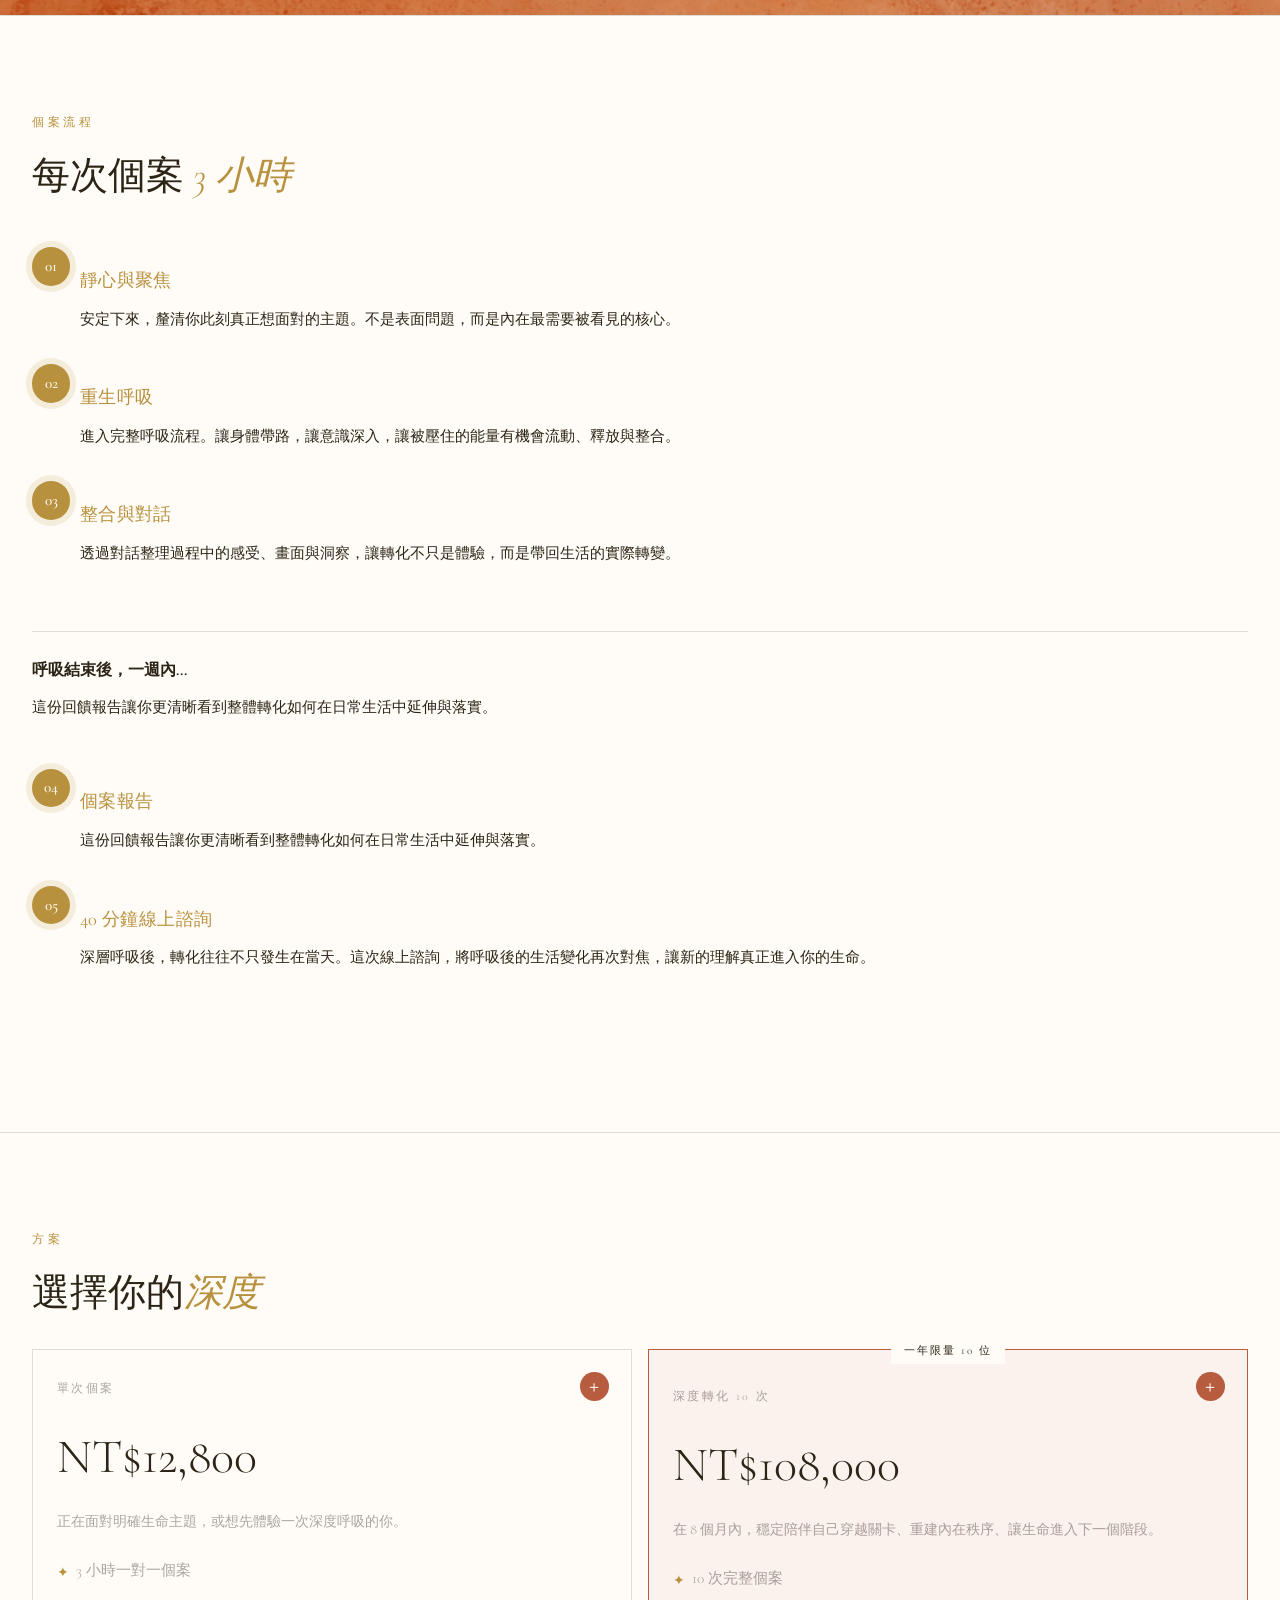
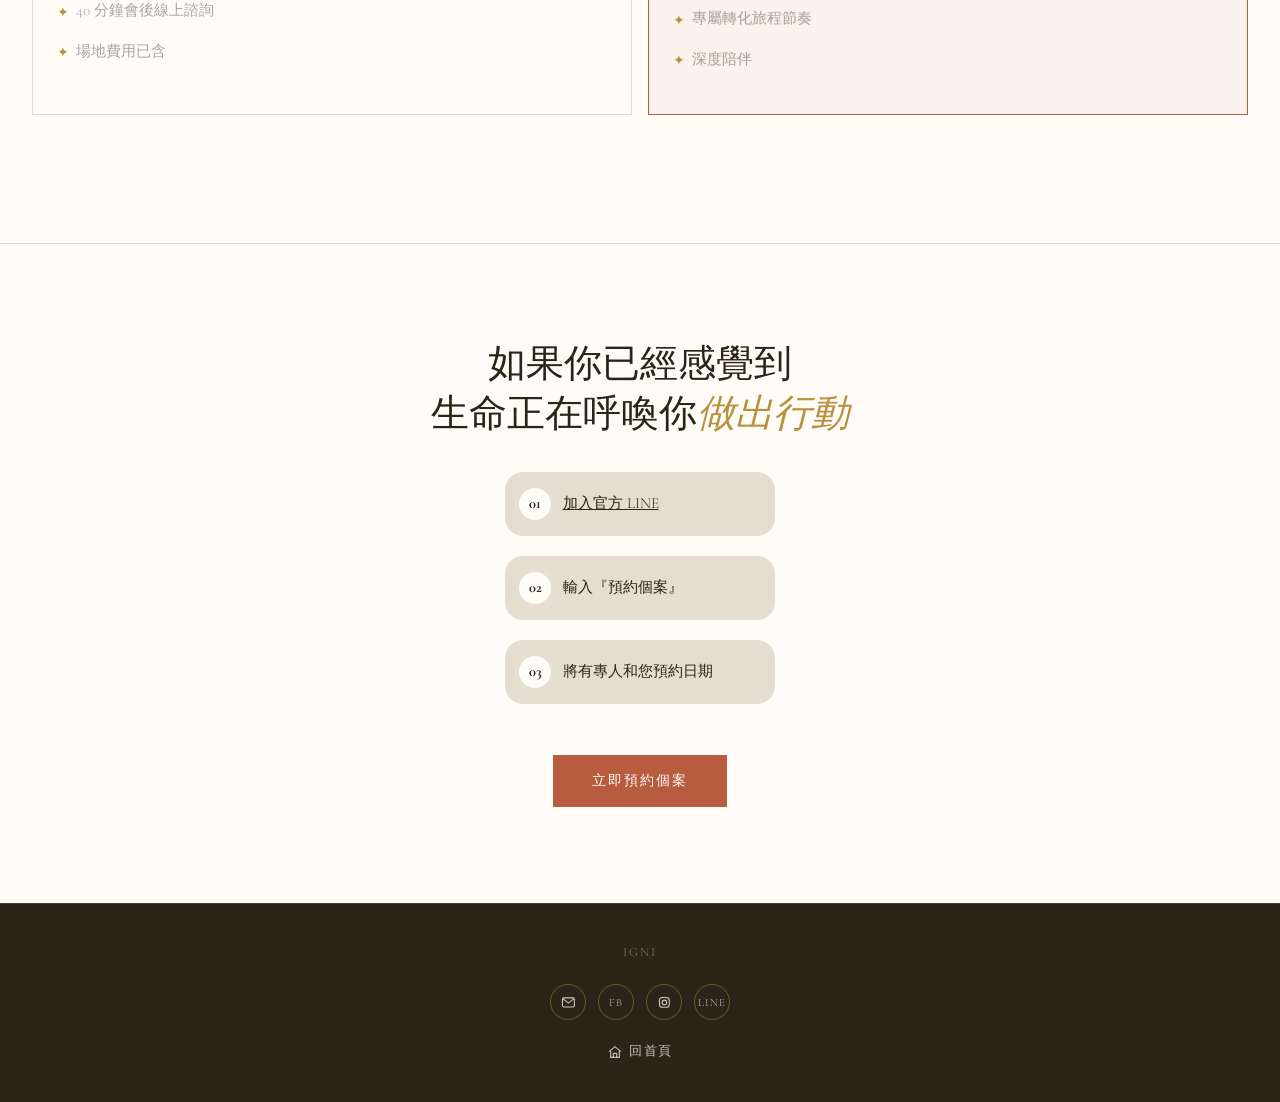
==== commit 231d331f: "上傳聯絡方式" ====
--- a/activities/igni_1on1session.html
+++ b/activities/igni_1on1session.html
@@ -262,6 +262,42 @@
 .site-footer-services a:hover {
   color: #fffcf7;
   transform: translateY(-1px);
+}
+.site-contact-links {
+  display: flex;
+  align-items: center;
+  justify-content: center;
+  gap: 0.75rem;
+  flex-wrap: wrap;
+}
+.site-contact-link {
+  width: 2.25rem;
+  height: 2.25rem;
+  border: 1px solid rgba(184,145,62,0.46);
+  border-radius: 50%;
+  display: inline-flex;
+  align-items: center;
+  justify-content: center;
+  color: rgba(255,252,247,0.76);
+  text-decoration: none;
+  transition: color 0.2s ease, border-color 0.2s ease, transform 0.2s ease;
+}
+.site-contact-link:hover {
+  color: #fffcf7;
+  border-color: #B8913E;
+  transform: translateY(-1px);
+}
+.site-contact-link svg {
+  width: 1.05rem;
+  height: 1.05rem;
+  stroke: currentColor;
+  stroke-width: 1.55;
+  fill: none;
+}
+.site-contact-link .site-contact-text {
+  font-size: 0.68rem;
+  letter-spacing: 0.08em;
+  color: currentColor;
 }
 .site-footer .site-home-link { color: rgba(255,252,247,0.72); }
 .site-footer .site-home-link:hover { color: #fffcf7; }
@@ -474,6 +510,27 @@
       <a href="https://asjudy60426-commits.github.io/website/activities/IGNI_about.html">關於 IGNI</a>
       <a href="https://line.me/R/ti/p/@012gesap">聯絡我們</a>
     </nav>
+    <div class="site-contact-links" aria-label="聯絡方式">
+      <a class="site-contact-link" href="mailto:igni@igni-tw.com" aria-label="Email">
+        <svg viewBox="0 0 24 24" aria-hidden="true">
+          <rect x="3.5" y="5.5" width="17" height="13" rx="1.8"></rect>
+          <path d="m4.5 7 7.5 6 7.5-6"></path>
+        </svg>
+      </a>
+      <a class="site-contact-link" href="https://www.facebook.com/feillarebirthingbreathwork/" aria-label="Facebook">
+        <span class="site-contact-text">FB</span>
+      </a>
+      <a class="site-contact-link" href="https://www.instagram.com/feilla_rebirthingbreathwork?igsh=MTR3ZHFhN3RiMHFrbQ%3D%3D&amp;utm_source=qr" aria-label="Instagram">
+        <svg viewBox="0 0 24 24" aria-hidden="true">
+          <rect x="5" y="5" width="14" height="14" rx="4"></rect>
+          <circle cx="12" cy="12" r="3.25"></circle>
+          <circle cx="16.4" cy="7.8" r="0.55" fill="currentColor" stroke="none"></circle>
+        </svg>
+      </a>
+      <a class="site-contact-link" href="https://line.me/R/ti/p/@012gesap" aria-label="Line">
+        <span class="site-contact-text">LINE</span>
+      </a>
+    </div>
     <a class="site-home-link" href="https://asjudy60426-commits.github.io/website/" aria-label="回首頁">
         <svg viewBox="0 0 24 24" aria-hidden="true">
           <path d="M3 11.5 12 4l9 7.5"></path>
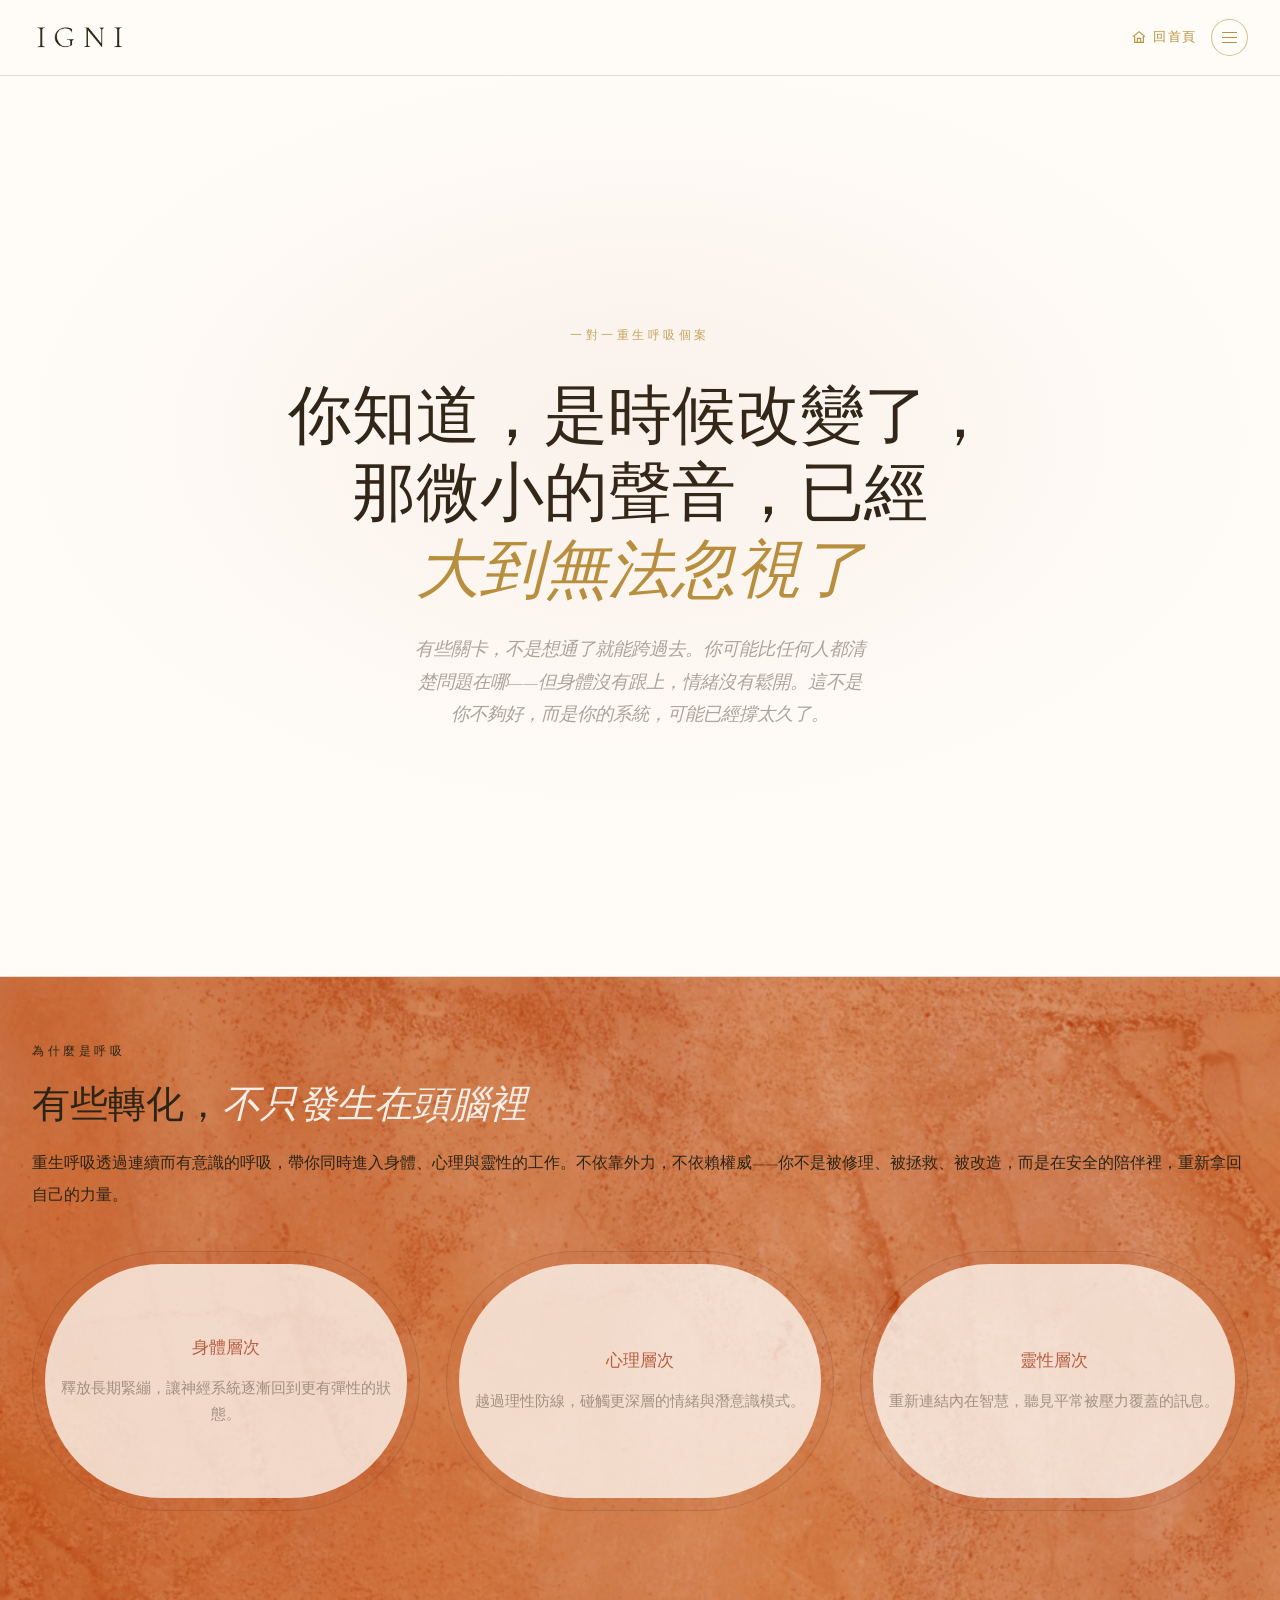
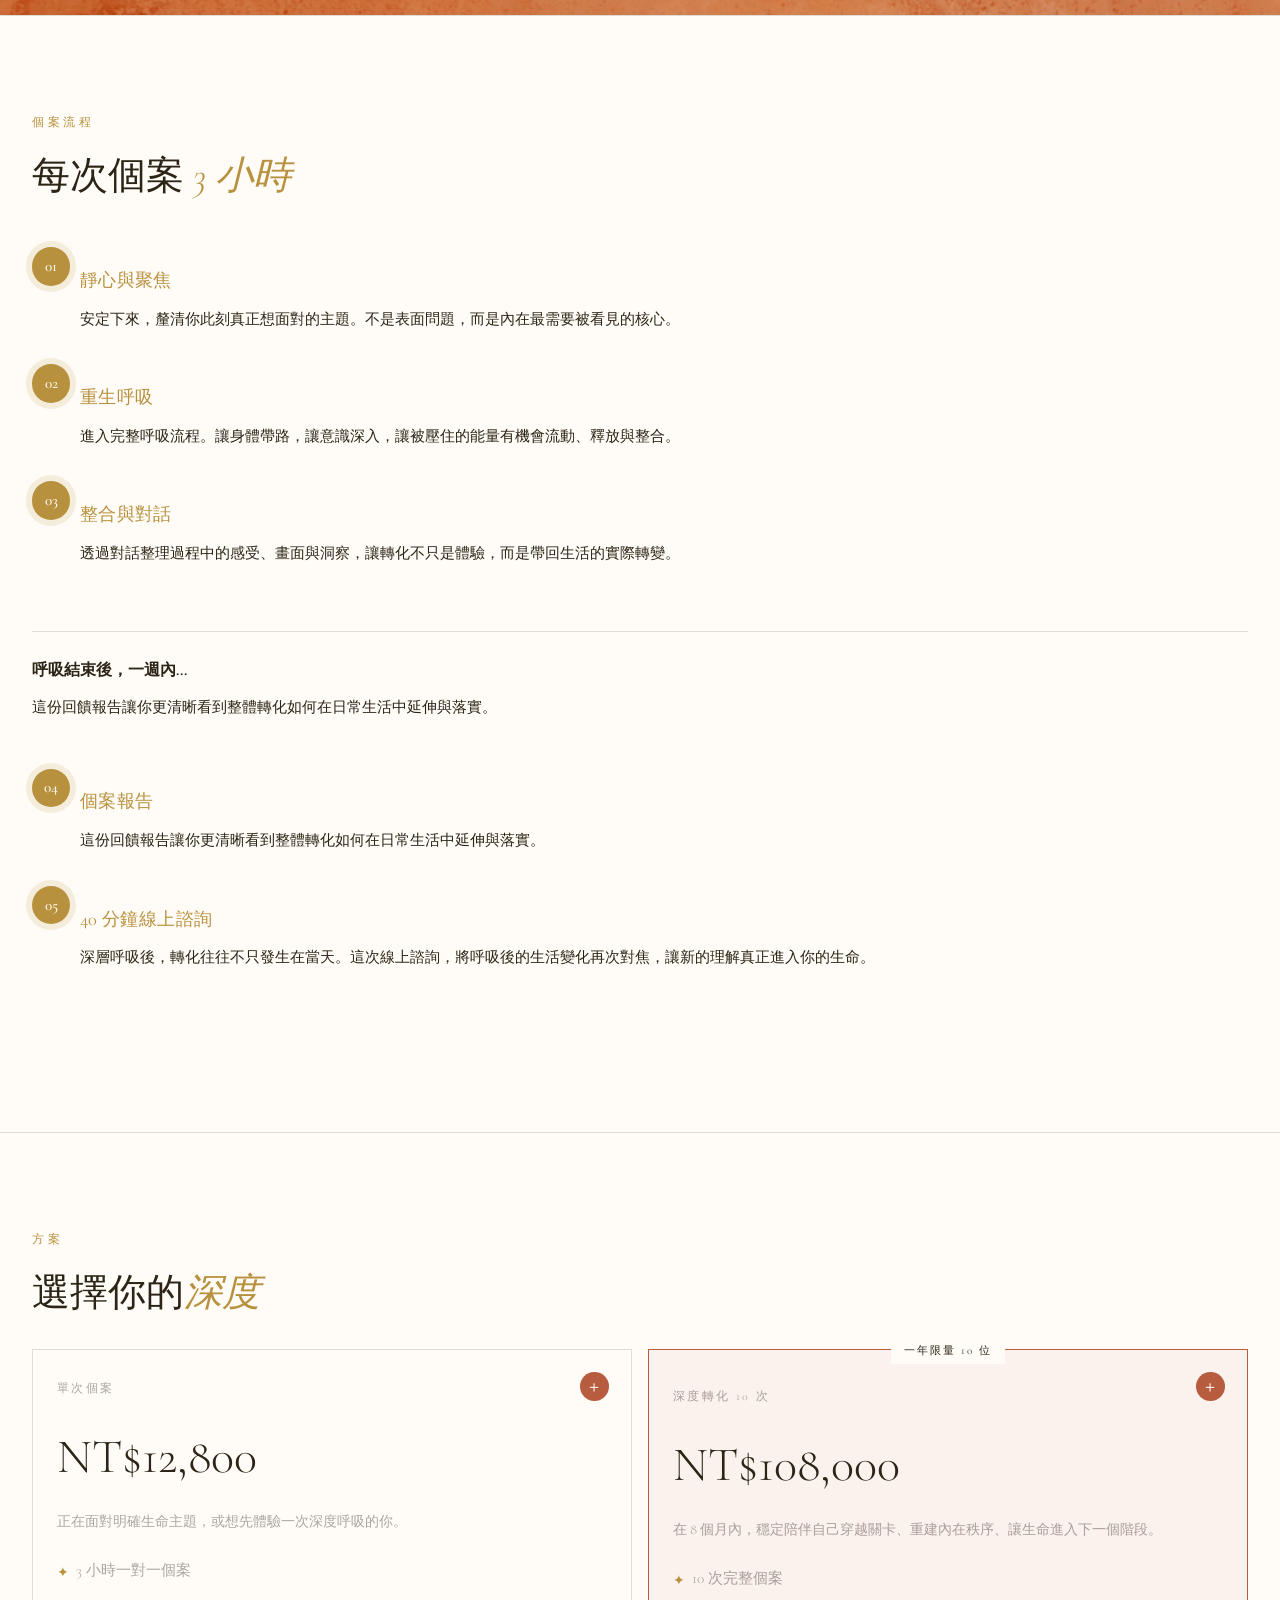
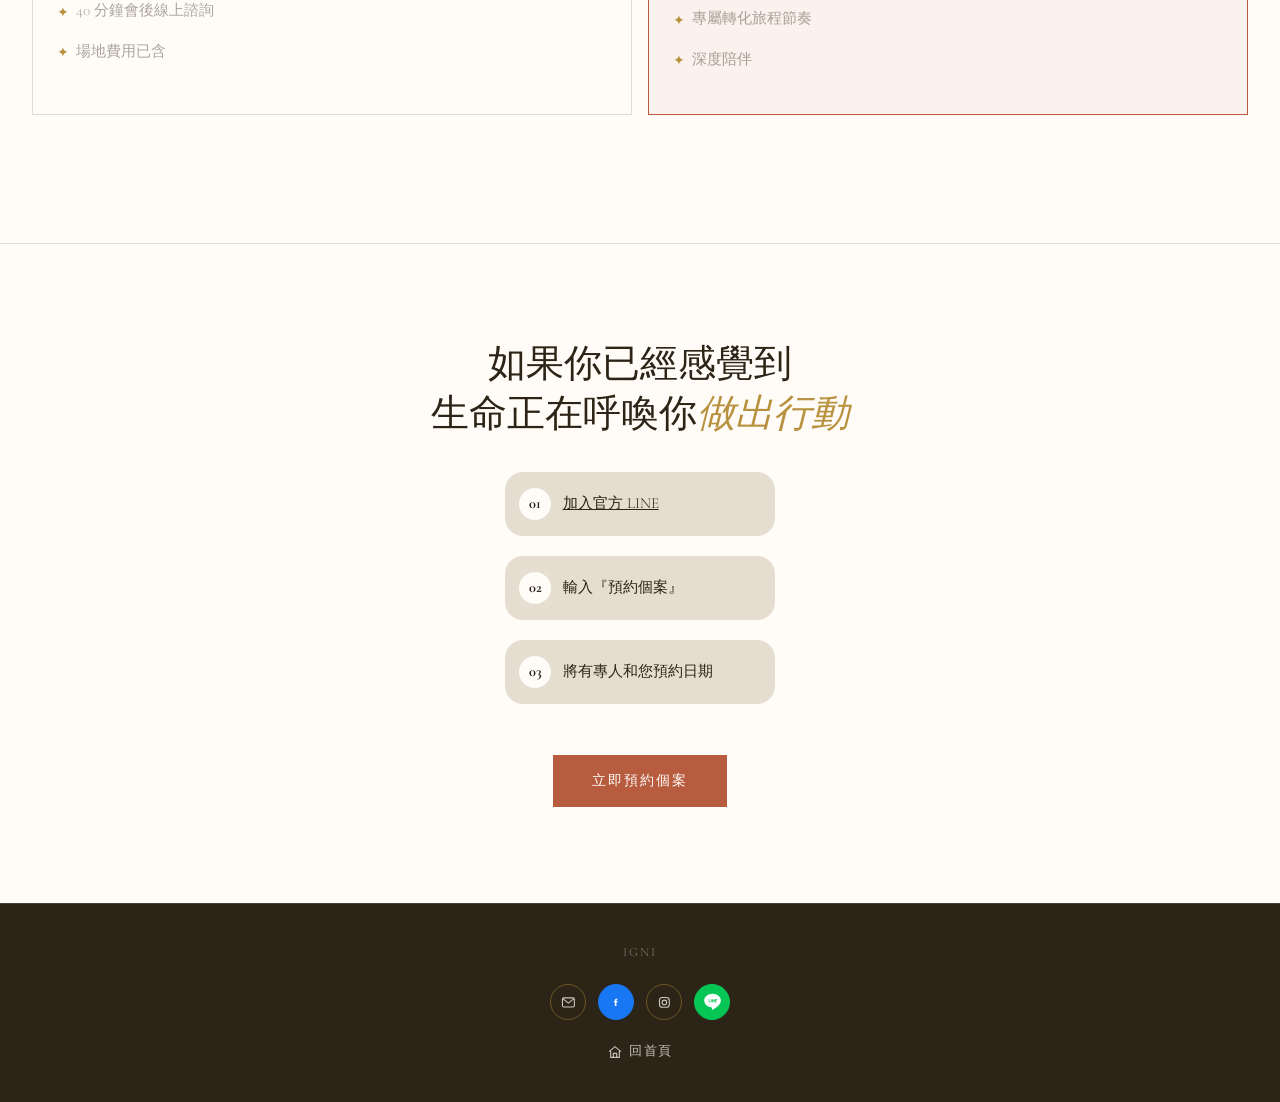
==== commit 674db71b: "icon 更新" ====
--- a/activities/igni_1on1session.html
+++ b/activities/igni_1on1session.html
@@ -298,6 +298,34 @@
   font-size: 0.68rem;
   letter-spacing: 0.08em;
   color: currentColor;
+}
+.site-contact-link--facebook {
+  background: #1877F2;
+  border-color: #1877F2;
+  color: #fff;
+}
+.site-contact-link--line {
+  background: #06C755;
+  border-color: #06C755;
+  color: #fff;
+}
+.site-contact-link--facebook:hover,
+.site-contact-link--line:hover {
+  color: #fff;
+  border-color: currentColor;
+}
+.site-contact-link--facebook svg,
+.site-contact-link--line svg {
+  fill: currentColor;
+  stroke: none;
+}
+.site-contact-link--facebook svg {
+  width: 0.72rem;
+  height: 1.35rem;
+}
+.site-contact-link--line svg {
+  width: 1.55rem;
+  height: 1.55rem;
 }
 .site-footer .site-home-link { color: rgba(255,252,247,0.72); }
 .site-footer .site-home-link:hover { color: #fffcf7; }
@@ -517,8 +545,10 @@
           <path d="m4.5 7 7.5 6 7.5-6"></path>
         </svg>
       </a>
-      <a class="site-contact-link" href="https://www.facebook.com/feillarebirthingbreathwork/" aria-label="Facebook">
-        <span class="site-contact-text">FB</span>
+      <a class="site-contact-link site-contact-link--facebook" href="https://www.facebook.com/feillarebirthingbreathwork/" aria-label="Facebook">
+        <svg viewBox="0 0 24 24" aria-hidden="true">
+          <path d="M15.6 8.1h-2.2V6.7c0-.6.4-.8.8-.8h1.3V3.6l-1.9-.1c-2.1 0-3.5 1.3-3.5 3.6v1H8v2.6h2.1v7.8h3.3v-7.8h1.9l.3-2.6Z"></path>
+        </svg>
       </a>
       <a class="site-contact-link" href="https://www.instagram.com/feilla_rebirthingbreathwork?igsh=MTR3ZHFhN3RiMHFrbQ%3D%3D&amp;utm_source=qr" aria-label="Instagram">
         <svg viewBox="0 0 24 24" aria-hidden="true">
@@ -527,8 +557,11 @@
           <circle cx="16.4" cy="7.8" r="0.55" fill="currentColor" stroke="none"></circle>
         </svg>
       </a>
-      <a class="site-contact-link" href="https://line.me/R/ti/p/@012gesap" aria-label="Line">
-        <span class="site-contact-text">LINE</span>
+      <a class="site-contact-link site-contact-link--line" href="https://line.me/R/ti/p/@012gesap" aria-label="Line">
+        <svg viewBox="0 0 48 48" aria-hidden="true">
+          <path d="M40.4 20.5c0-7.2-7.2-13-16.1-13S8.2 13.3 8.2 20.5c0 6.5 5.7 12 13.4 13.1.5.1 1.2.3 1.4.8.2.4.1 1 .1 1.4l-.2 1.3c-.1.4-.3 1.6 1.4.9 1.7-.7 9.1-5.4 12.4-9.2 2.3-2.5 3.7-5 3.7-8.3Z"></path>
+          <path fill="#06C755" d="M18.1 18.1h-1.3v5.7h3.7v-1.2h-2.4v-4.5Zm4.3 0h-1.3v5.7h1.3v-5.7Zm5.8 0h-1.3v3.4l-2.5-3.4h-1.2v5.7h1.3v-3.5l2.6 3.5h1.1v-5.7Zm4.5 1.2v-1.2h-3.8v5.7h3.8v-1.2h-2.5v-1.1h2.3v-1.2h-2.3v-1h2.5Z"></path>
+        </svg>
       </a>
     </div>
     <a class="site-home-link" href="https://asjudy60426-commits.github.io/website/" aria-label="回首頁">
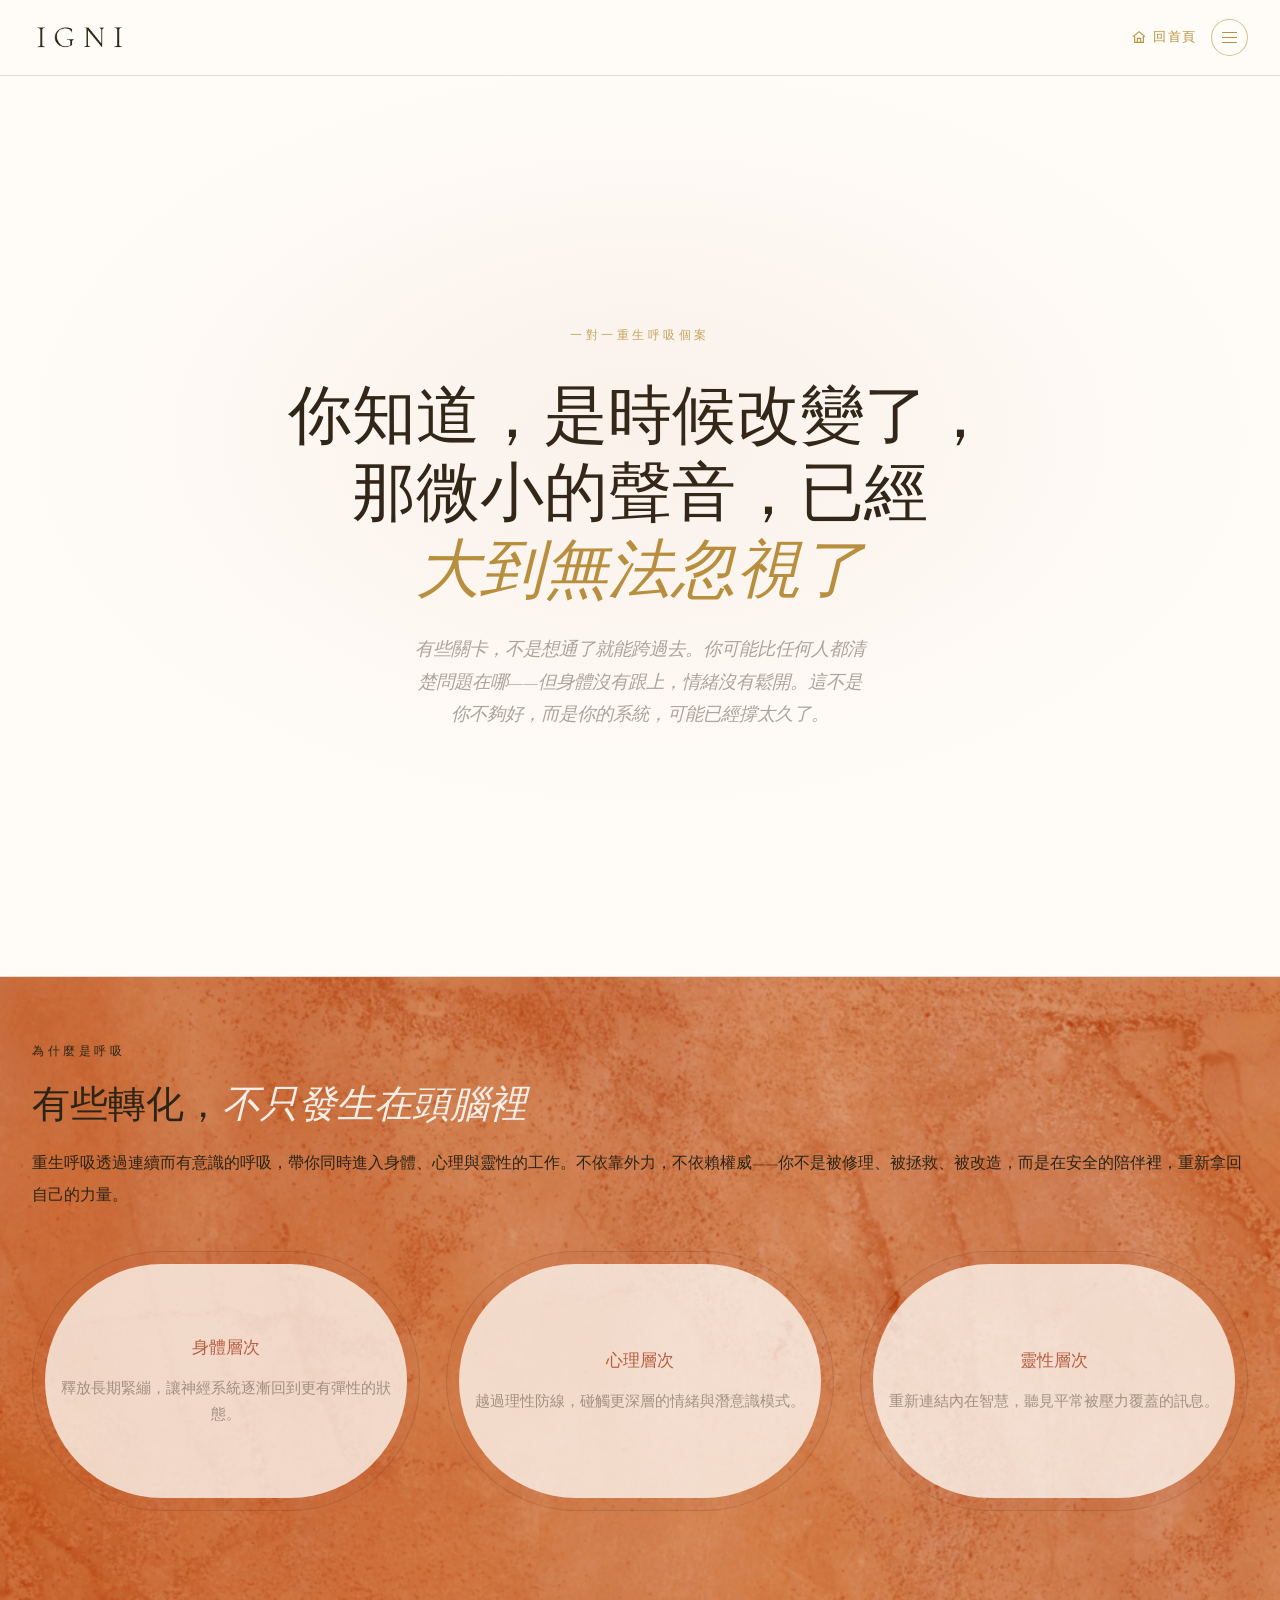
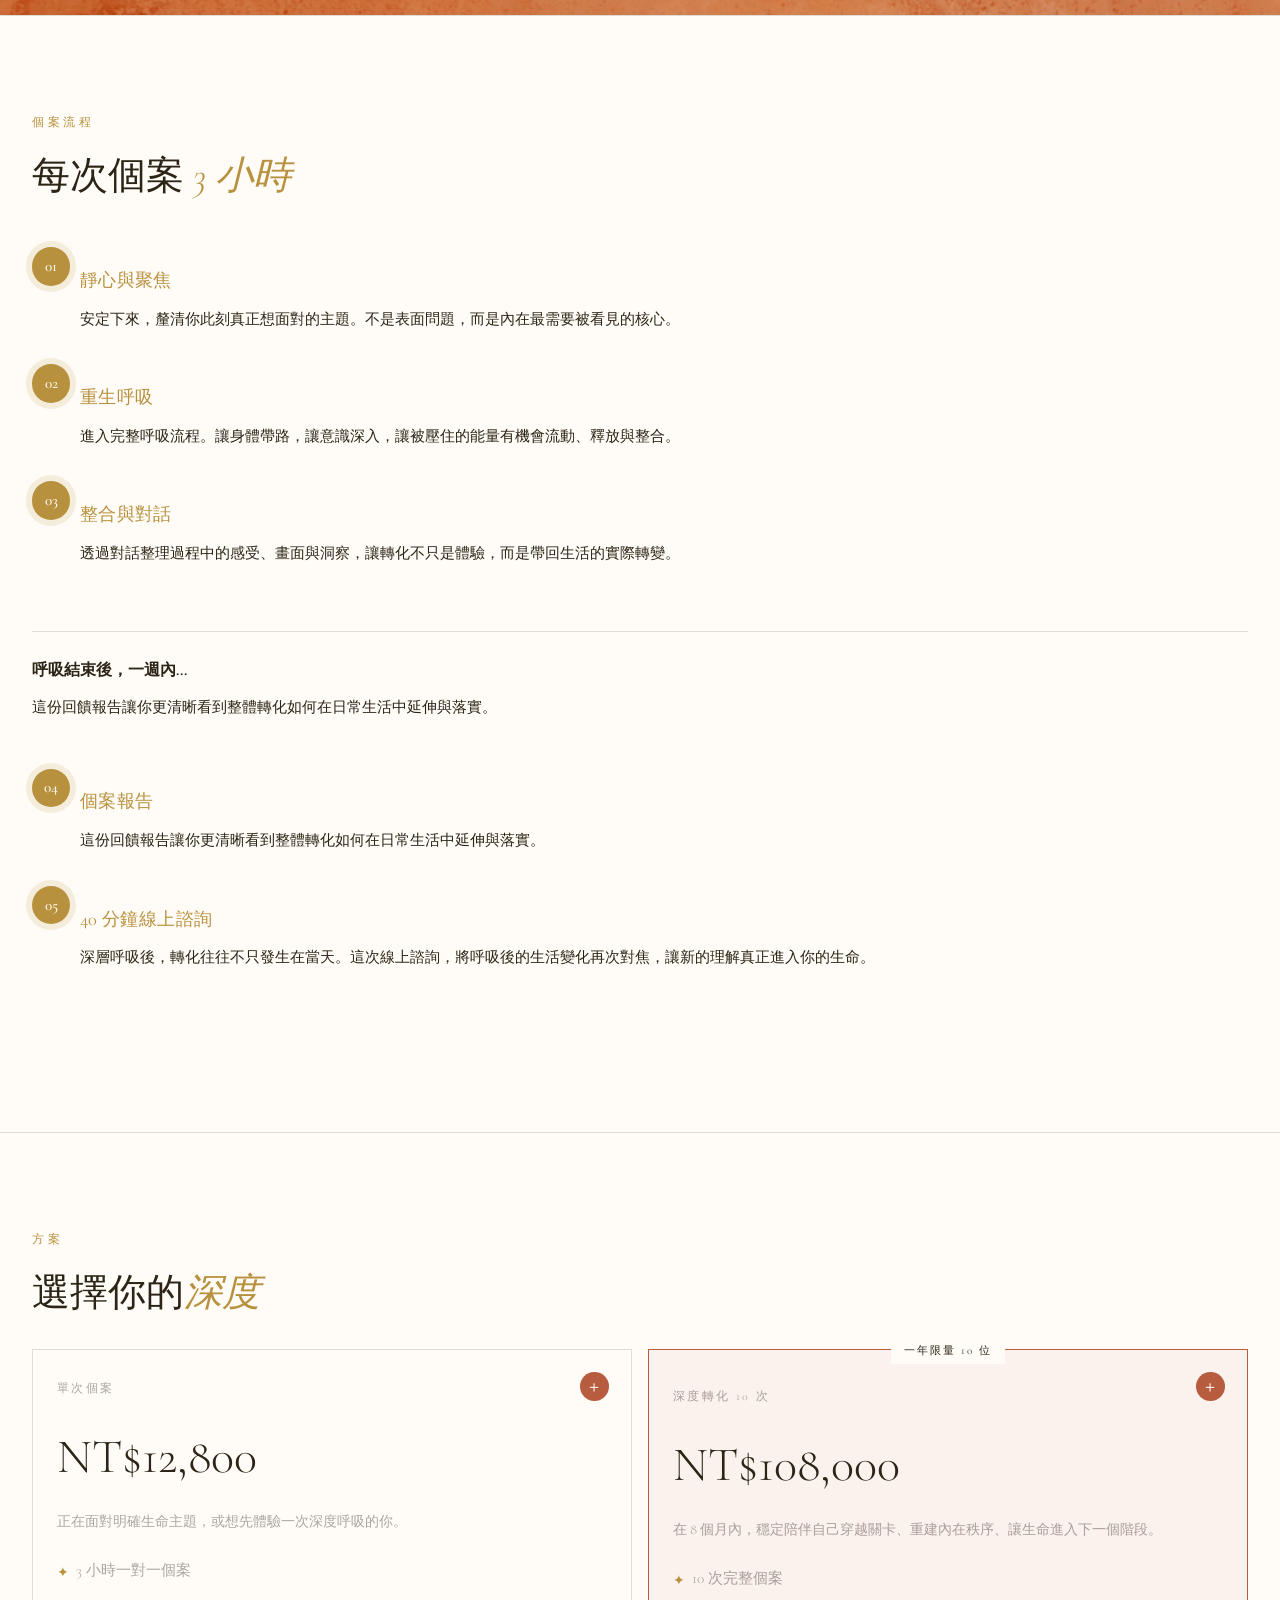
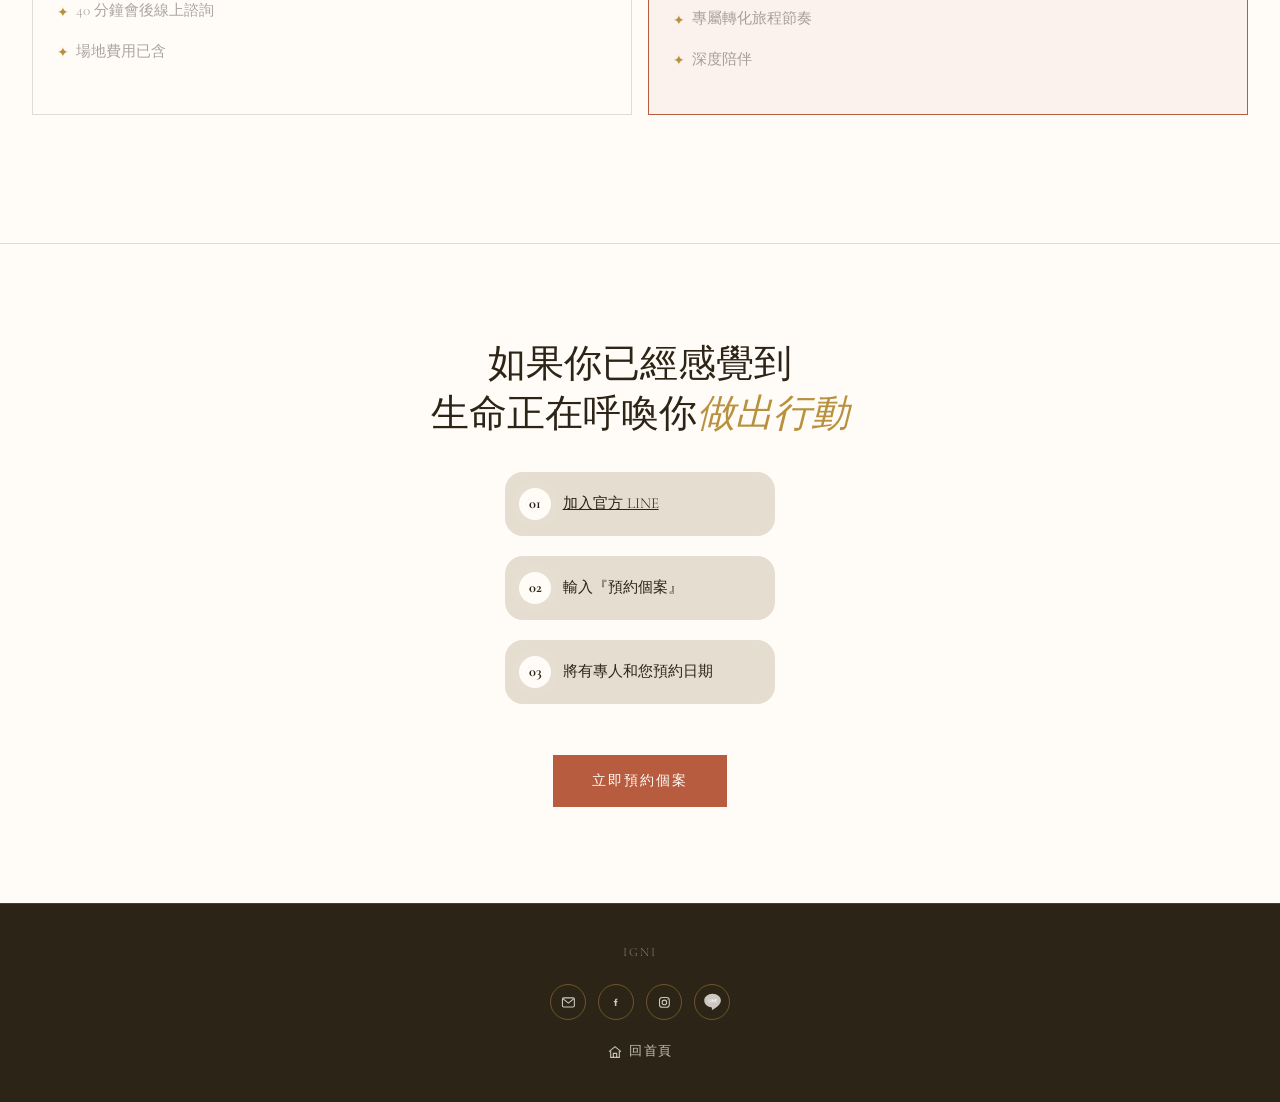
==== commit d64d7eaf: "修icon顏色" ====
--- a/activities/igni_1on1session.html
+++ b/activities/igni_1on1session.html
@@ -298,21 +298,6 @@
   font-size: 0.68rem;
   letter-spacing: 0.08em;
   color: currentColor;
-}
-.site-contact-link--facebook {
-  background: #1877F2;
-  border-color: #1877F2;
-  color: #fff;
-}
-.site-contact-link--line {
-  background: #06C755;
-  border-color: #06C755;
-  color: #fff;
-}
-.site-contact-link--facebook:hover,
-.site-contact-link--line:hover {
-  color: #fff;
-  border-color: currentColor;
 }
 .site-contact-link--facebook svg,
 .site-contact-link--line svg {
@@ -560,7 +545,7 @@
       <a class="site-contact-link site-contact-link--line" href="https://line.me/R/ti/p/@012gesap" aria-label="Line">
         <svg viewBox="0 0 48 48" aria-hidden="true">
           <path d="M40.4 20.5c0-7.2-7.2-13-16.1-13S8.2 13.3 8.2 20.5c0 6.5 5.7 12 13.4 13.1.5.1 1.2.3 1.4.8.2.4.1 1 .1 1.4l-.2 1.3c-.1.4-.3 1.6 1.4.9 1.7-.7 9.1-5.4 12.4-9.2 2.3-2.5 3.7-5 3.7-8.3Z"></path>
-          <path fill="#06C755" d="M18.1 18.1h-1.3v5.7h3.7v-1.2h-2.4v-4.5Zm4.3 0h-1.3v5.7h1.3v-5.7Zm5.8 0h-1.3v3.4l-2.5-3.4h-1.2v5.7h1.3v-3.5l2.6 3.5h1.1v-5.7Zm4.5 1.2v-1.2h-3.8v5.7h3.8v-1.2h-2.5v-1.1h2.3v-1.2h-2.3v-1h2.5Z"></path>
+          <path fill="currentColor" d="M18.1 18.1h-1.3v5.7h3.7v-1.2h-2.4v-4.5Zm4.3 0h-1.3v5.7h1.3v-5.7Zm5.8 0h-1.3v3.4l-2.5-3.4h-1.2v5.7h1.3v-3.5l2.6 3.5h1.1v-5.7Zm4.5 1.2v-1.2h-3.8v5.7h3.8v-1.2h-2.5v-1.1h2.3v-1.2h-2.3v-1h2.5Z"></path>
         </svg>
       </a>
     </div>
